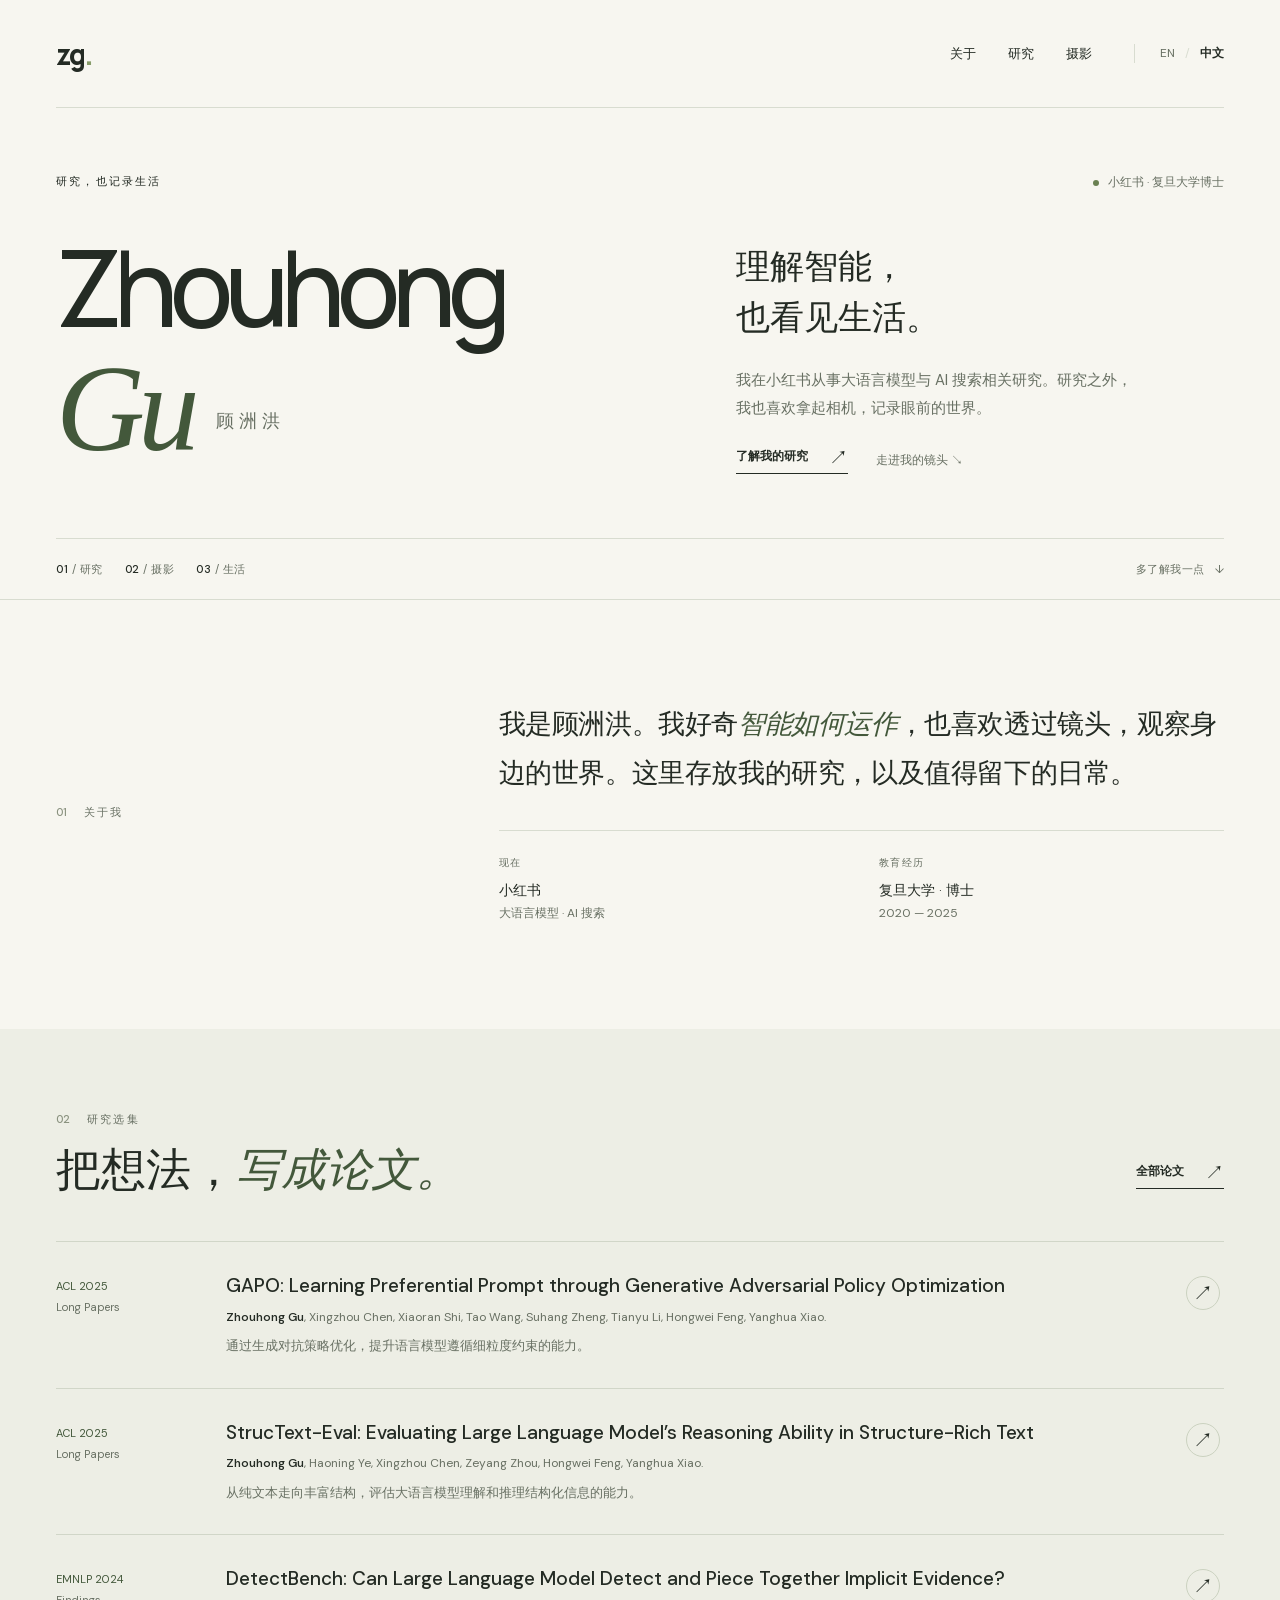
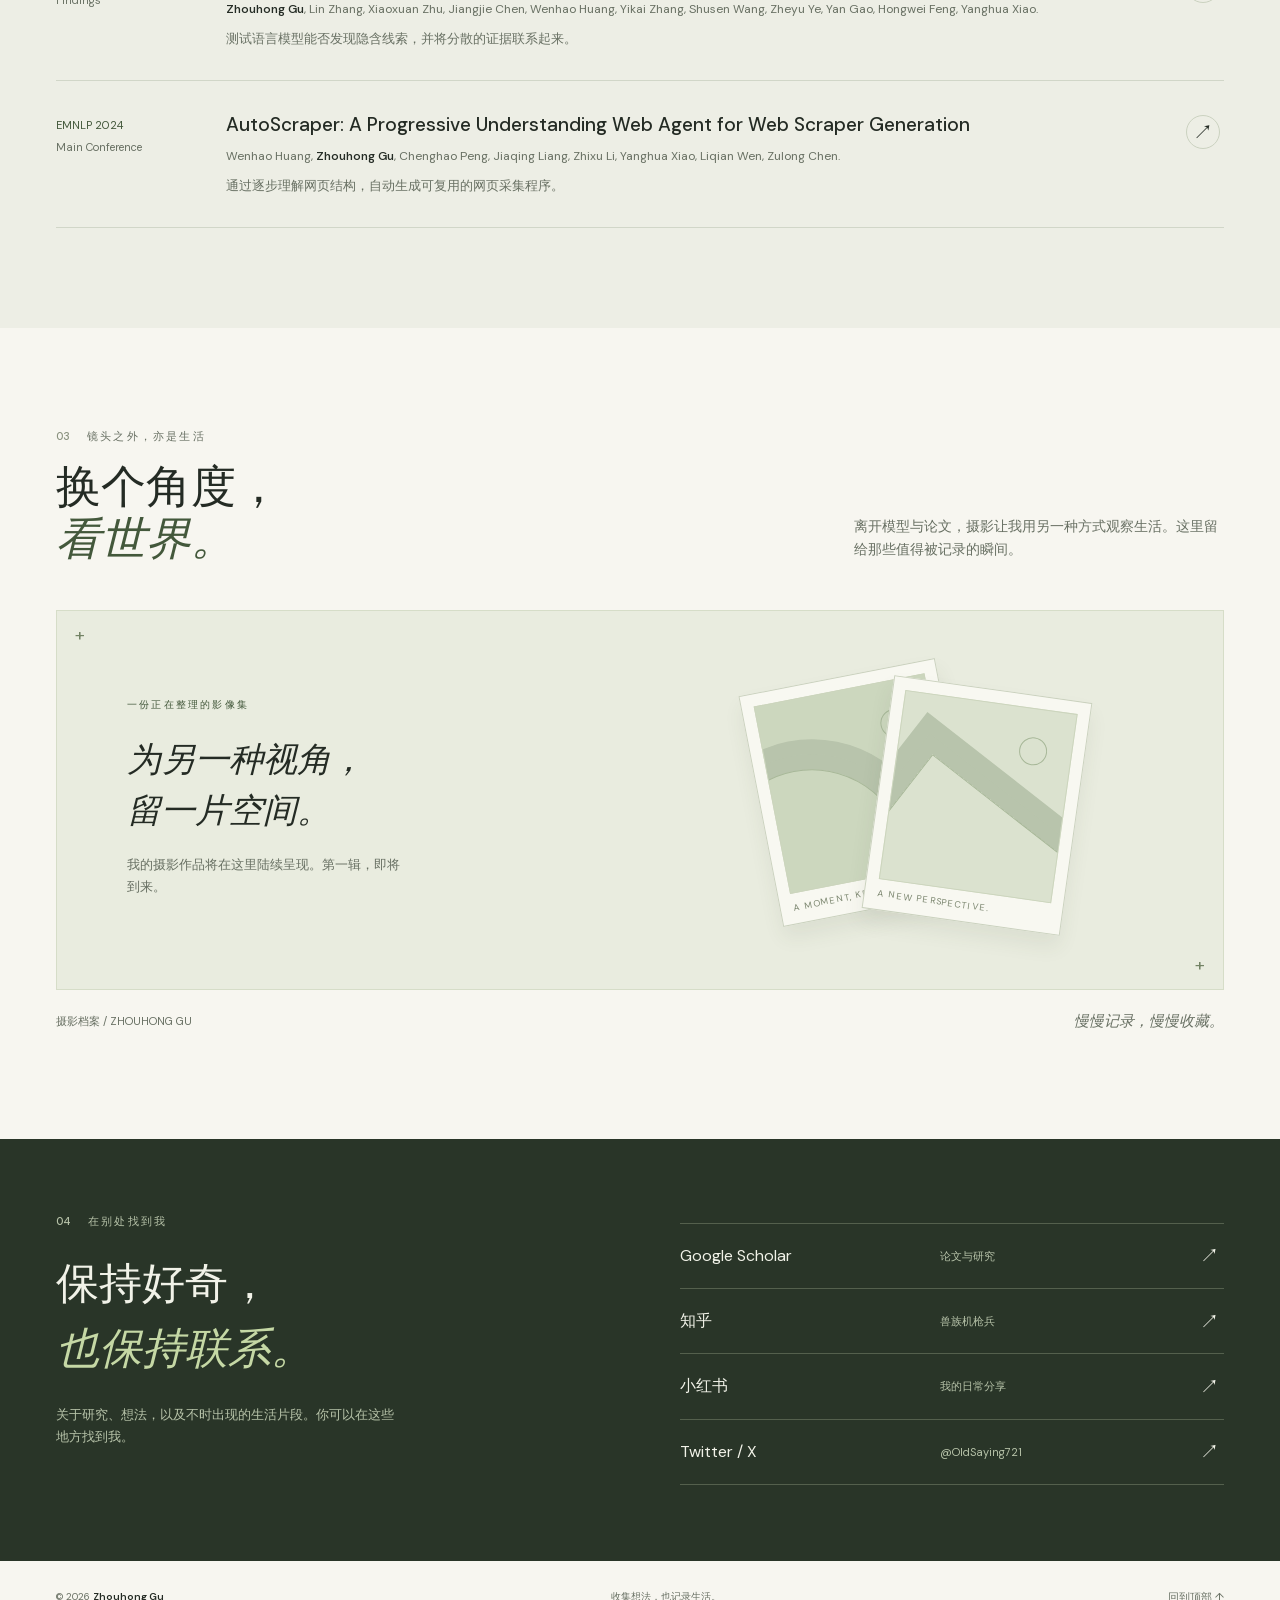
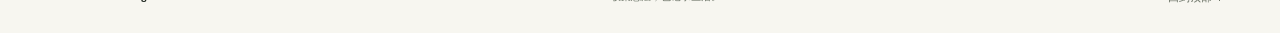
==== zh/index.html @ 83f5f766 "Build bilingual personal website with research and photography gallery" ====
<!doctype html>
<html lang="zh-CN">
<head>
  <meta charset="utf-8">
  <meta name="viewport" content="width=device-width, initial-scale=1">
  <title>顾洲洪 Zhouhong Gu — 研究与摄影</title>
  <meta name="description" content="顾洲洪 Zhouhong Gu，复旦大学博士，目前在小红书从事大语言模型与 AI 搜索相关研究。这里收录我的研究与摄影。">
  <meta name="theme-color" content="#f7f6f0">
  <meta property="og:type" content="website">
  <meta property="og:title" content="顾洲洪 Zhouhong Gu — 研究与摄影">
  <meta property="og:description" content="顾洲洪 Zhouhong Gu，复旦大学博士，目前在小红书从事大语言模型与 AI 搜索相关研究。这里收录我的研究与摄影。">
  <meta property="og:url" content="https://mikegu721.github.io/zhgu/zh/">
  <link rel="canonical" href="https://mikegu721.github.io/zhgu/zh/">
  <link rel="alternate" hreflang="en" href="https://mikegu721.github.io/zhgu/">
  <link rel="alternate" hreflang="zh-CN" href="https://mikegu721.github.io/zhgu/zh/">
  <link rel="alternate" hreflang="x-default" href="https://mikegu721.github.io/zhgu/">
  <link rel="icon" href="../assets/favicon.svg" type="image/svg+xml">
  <link rel="stylesheet" href="../assets/css/style.css">
  <script src="../assets/js/photos.js" defer></script>
  <script src="../assets/js/gallery.js" defer></script>
</head>
<body id="top" data-asset-prefix="../">
  <a class="skip-link" href="#main">跳至正文</a>
  <header class="site-header"><div class="wrap header-inner">
    <a class="wordmark" href="./" aria-label="顾洲洪主页">zg<span>.</span></a>
    <div class="header-right"><nav aria-label="主导航"><a href="#about">关于</a><a href="#research">研究</a><a href="#photography">摄影</a></nav><div class="language" aria-label="语言"><a href="../" lang="en" hreflang="en">EN</a><span aria-hidden="true">/</span><span aria-current="page">中文</span></div></div>
  </div></header>
  <main id="main">
    <section class="hero wrap" aria-labelledby="name">
      <div class="hero-topline"><p class="eyebrow">研究，也记录生活</p><p class="availability"><span class="dot" aria-hidden="true"></span>小红书 · 复旦大学博士</p></div>
      <div class="hero-grid">
        <h1 class="name" id="name" lang="en">Zhouhong <span class="surname">Gu<span class="native-name" lang="zh-CN">顾洲洪</span></span></h1>
        <div class="hero-copy"><h2>理解智能，<br>也看见生活。</h2><p>我在小红书从事大语言模型与 AI 搜索相关研究。研究之外，我也喜欢拿起相机，记录眼前的世界。</p><div class="hero-actions"><a class="text-link" href="#research">了解我的研究<span class="arrow" aria-hidden="true">↗</span></a><a href="#photography">走进我的镜头 <span aria-hidden="true">↘</span></a></div></div>
      </div>
      <div class="hero-bottom"><div class="index-line"><span><b>01</b> / 研究</span><span><b>02</b> / 摄影</span><span><b>03</b> / 生活</span></div><a href="#about">多了解我一点<span aria-hidden="true">↓</span></a></div>
    </section>
    <section class="about" id="about" aria-labelledby="about-title"><div class="wrap about-grid">
      <div class="section-label eyebrow" id="about-title"><span class="number">01</span>关于我</div>
      <div class="about-copy"><p>我是顾洲洪。我好奇<em>智能如何运作</em>，也喜欢透过镜头，观察身边的世界。这里存放我的研究，以及值得留下的日常。</p><div class="facts"><div><span class="fact-label">现在</span><div class="fact-value">小红书<small>大语言模型 · AI 搜索</small></div></div><div><span class="fact-label">教育经历</span><div class="fact-value">复旦大学 · 博士<small>2020 — 2025</small></div></div></div></div>
    </div></section>
    <section class="research" id="research" aria-labelledby="research-title"><div class="wrap">
      <div class="section-heading"><div><div class="section-label eyebrow"><span class="number">02</span>研究选集</div><h2 id="research-title">把想法，<em>写成论文。</em></h2></div><a class="text-link" href="https://scholar.google.com/citations?user=YCfdAqEAAAAJ&amp;hl=zh-CN" target="_blank" rel="noopener noreferrer">全部论文<span class="arrow" aria-hidden="true">↗</span></a></div>
      <div class="papers"><article class="paper"><div class="paper-venue">ACL 2025<span>Long Papers</span></div><div class="paper-main"><h3 class="paper-title"><a href="https://aclanthology.org/2025.acl-long.13/" target="_blank" rel="noopener noreferrer" lang="en">GAPO: Learning Preferential Prompt through Generative Adversarial Policy Optimization</a></h3><p class="paper-authors" lang="en"><strong>Zhouhong Gu</strong>, Xingzhou Chen, Xiaoran Shi, Tao Wang, Suhang Zheng, Tianyu Li, Hongwei Feng, Yanghua Xiao.</p><p class="paper-desc">通过生成对抗策略优化，提升语言模型遵循细粒度约束的能力。</p></div><a class="paper-link" href="https://aclanthology.org/2025.acl-long.13/" target="_blank" rel="noopener noreferrer" aria-label="阅读论文: GAPO: Learning Preferential Prompt through Generative Adversarial Policy Optimization">↗</a></article><article class="paper"><div class="paper-venue">ACL 2025<span>Long Papers</span></div><div class="paper-main"><h3 class="paper-title"><a href="https://aclanthology.org/2025.acl-long.11/" target="_blank" rel="noopener noreferrer" lang="en">StrucText-Eval: Evaluating Large Language Model’s Reasoning Ability in Structure-Rich Text</a></h3><p class="paper-authors" lang="en"><strong>Zhouhong Gu</strong>, Haoning Ye, Xingzhou Chen, Zeyang Zhou, Hongwei Feng, Yanghua Xiao.</p><p class="paper-desc">从纯文本走向丰富结构，评估大语言模型理解和推理结构化信息的能力。</p></div><a class="paper-link" href="https://aclanthology.org/2025.acl-long.11/" target="_blank" rel="noopener noreferrer" aria-label="阅读论文: StrucText-Eval: Evaluating Large Language Model’s Reasoning Ability in Structure-Rich Text">↗</a></article><article class="paper"><div class="paper-venue">EMNLP 2024<span>Findings</span></div><div class="paper-main"><h3 class="paper-title"><a href="https://aclanthology.org/2024.findings-emnlp.11/" target="_blank" rel="noopener noreferrer" lang="en">DetectBench: Can Large Language Model Detect and Piece Together Implicit Evidence?</a></h3><p class="paper-authors" lang="en"><strong>Zhouhong Gu</strong>, Lin Zhang, Xiaoxuan Zhu, Jiangjie Chen, Wenhao Huang, Yikai Zhang, Shusen Wang, Zheyu Ye, Yan Gao, Hongwei Feng, Yanghua Xiao.</p><p class="paper-desc">测试语言模型能否发现隐含线索，并将分散的证据联系起来。</p></div><a class="paper-link" href="https://aclanthology.org/2024.findings-emnlp.11/" target="_blank" rel="noopener noreferrer" aria-label="阅读论文: DetectBench: Can Large Language Model Detect and Piece Together Implicit Evidence?">↗</a></article><article class="paper"><div class="paper-venue">EMNLP 2024<span>Main Conference</span></div><div class="paper-main"><h3 class="paper-title"><a href="https://aclanthology.org/2024.emnlp-main.141/" target="_blank" rel="noopener noreferrer" lang="en">AutoScraper: A Progressive Understanding Web Agent for Web Scraper Generation</a></h3><p class="paper-authors" lang="en">Wenhao Huang, <strong>Zhouhong Gu</strong>, Chenghao Peng, Jiaqing Liang, Zhixu Li, Yanghua Xiao, Liqian Wen, Zulong Chen.</p><p class="paper-desc">通过逐步理解网页结构，自动生成可复用的网页采集程序。</p></div><a class="paper-link" href="https://aclanthology.org/2024.emnlp-main.141/" target="_blank" rel="noopener noreferrer" aria-label="阅读论文: AutoScraper: A Progressive Understanding Web Agent for Web Scraper Generation">↗</a></article></div>
    </div></section>
    <section class="photography wrap" id="photography" aria-labelledby="photography-title">
      <div class="photo-intro"><div class="section-heading"><div><div class="section-label eyebrow"><span class="number">03</span>镜头之外，亦是生活</div><h2 id="photography-title">换个角度，<br><em>看世界。</em></h2></div></div><p>离开模型与论文，摄影让我用另一种方式观察生活。这里留给那些值得被记录的瞬间。</p></div>
      <div class="gallery-empty" id="gallery-empty"><div class="empty-copy"><span class="eyebrow">一份正在整理的影像集</span><h3>为另一种视角，<br>留一片空间。</h3><p>我的摄影作品将在这里陆续呈现。第一辑，即将到来。</p></div><div class="contact-sheet" aria-hidden="true"><div class="print print-one"><div class="print-field"></div><span class="print-caption">A MOMENT, KEPT.</span></div><div class="print print-two"><div class="print-field"></div><span class="print-caption">A NEW PERSPECTIVE.</span></div></div></div>
      <p id="photo-count" hidden></p><div class="photo-grid" id="photo-grid" hidden></div>
      <noscript><p>照片浏览需要启用 JavaScript。论文与个人账号链接仍可正常访问。</p></noscript>
      <div class="gallery-note"><span>摄影档案 / ZHOUHONG GU</span><span>慢慢记录，慢慢收藏。</span></div>
    </section>
    <section class="elsewhere" id="elsewhere" aria-labelledby="elsewhere-title"><div class="wrap elsewhere-grid"><div><div class="section-label eyebrow"><span class="number">04</span>在别处找到我</div><h2 id="elsewhere-title">保持好奇，<br><em>也保持联系。</em></h2><p>关于研究、想法，以及不时出现的生活片段。你可以在这些地方找到我。</p></div><div class="social-list"><a class="social-link" href="https://scholar.google.com/citations?user=YCfdAqEAAAAJ&amp;hl=zh-CN" target="_blank" rel="noopener noreferrer"><span>Google Scholar</span><span class="social-handle">论文与研究</span><span class="arrow" aria-hidden="true">↗</span></a><a class="social-link" href="https://www.zhihu.com/people/shou-zu-ji-qiang-bing" target="_blank" rel="noopener noreferrer"><span>知乎</span><span class="social-handle">兽族机枪兵</span><span class="arrow" aria-hidden="true">↗</span></a><a class="social-link" href="https://www.xiaohongshu.com/user/profile/5ce645800000000005027396" target="_blank" rel="noopener noreferrer"><span>小红书</span><span class="social-handle">我的日常分享</span><span class="arrow" aria-hidden="true">↗</span></a><a class="social-link" href="https://x.com/OldSaying721" target="_blank" rel="noopener noreferrer"><span>Twitter / X</span><span class="social-handle">@OldSaying721</span><span class="arrow" aria-hidden="true">↗</span></a></div></div></section>
  </main>
  <footer class="site-footer wrap"><span>© 2026 <span class="footer-name">Zhouhong Gu</span></span><span>收集想法，也记录生活。</span><a class="footer-back" href="#top">回到顶部 ↑</a></footer>
</body>
</html>
---- assets/css/style.css ----
@font-face {
  font-family: 'DM Sans';
  font-style: normal;
  font-weight: 400 700;
  font-display: swap;
  src: url('../fonts/dm-sans-400-700.woff2') format('woff2');
  unicode-range: U+0000-00FF, U+0131, U+0152-0153, U+02BB-02BC, U+02C6, U+02DA, U+02DC, U+0304, U+0308, U+0329, U+2000-206F, U+20AC, U+2122, U+2191, U+2193, U+2212, U+2215, U+FEFF, U+FFFD;
}
@font-face {
  font-family: 'Manrope';
  font-style: normal;
  font-weight: 400 800;
  font-display: swap;
  src: url('../fonts/manrope-400-800.woff2') format('woff2');
  unicode-range: U+0000-00FF, U+0131, U+0152-0153, U+02BB-02BC, U+02C6, U+02DA, U+02DC, U+0304, U+0308, U+0329, U+2000-206F, U+20AC, U+2122, U+2191, U+2193, U+2212, U+2215, U+FEFF, U+FFFD;
}

:root{--paper:#f7f6f0;--ink:#242b24;--muted:#687063;--line:#d8dcd0;--green:#43583b;--lime:#d9e5b2;--serif:Georgia,'Times New Roman','Songti SC',serif;--sans:'DM Sans',-apple-system,BlinkMacSystemFont,'Segoe UI','PingFang SC',sans-serif}
*{box-sizing:border-box}html{scroll-behavior:smooth;scroll-padding-top:100px}body{margin:0;background:var(--paper);color:var(--ink);font:16px/1.65 var(--sans);-webkit-font-smoothing:antialiased}a{color:inherit;text-decoration:none}button{font:inherit}a,button{-webkit-tap-highlight-color:transparent}a:focus-visible,button:focus-visible{outline:2px solid var(--green);outline-offset:6px}::selection{background:var(--lime)}[hidden]{display:none!important}.wrap{width:min(1280px,calc(100% - 112px));margin-inline:auto}.skip-link{position:absolute;top:-100px;left:24px;background:var(--ink);color:white;padding:12px;z-index:20}.skip-link:focus{top:16px}.site-header{position:relative;z-index:5}.header-inner{height:108px;display:flex;align-items:center;justify-content:space-between;border-bottom:1px solid var(--line);gap:28px}.wordmark{font-family:'Manrope',var(--sans);font-weight:800;letter-spacing:-2px;font-size:28px;line-height:1}.wordmark span{color:#879c6a}.header-right,nav,.language{display:flex;align-items:center}.header-right{gap:42px}nav{gap:32px;font-size:13px;font-weight:550}nav a{position:relative;padding:10px 0}nav a:after{content:'';position:absolute;bottom:4px;left:0;right:100%;height:1px;background:var(--green);transition:right .2s}nav a:hover:after{right:0}.language{font-size:12px;gap:10px;border-left:1px solid var(--line);padding-left:25px}.language [aria-current]{font-weight:700}.language a{color:var(--muted)}.language span[aria-hidden]{color:var(--line)}.eyebrow{font:500 11px/1.5 var(--sans);letter-spacing:2.2px;text-transform:uppercase}.hero{padding-top:65px;padding-bottom:0}.hero-topline{display:flex;justify-content:space-between;gap:25px}.hero-topline p{margin:0}.availability{display:flex;align-items:center;gap:9px;color:var(--muted);font-size:12px}.dot{height:6px;width:6px;border-radius:50%;background:#6a8051;display:inline-block}.hero-grid{display:grid;grid-template-columns:1.25fr 1fr;gap:70px;align-items:center;padding-top:38px;padding-bottom:64px}.name{font-family:'Manrope',var(--sans);font-size:clamp(70px,8.3vw,128px);font-weight:500;line-height:1.06;letter-spacing:-8px;margin:0}.name .surname{display:block;font-family:var(--serif);font-style:italic;font-size:1.16em;color:var(--green);letter-spacing:-7px;line-height:1.05}.name .native-name{font-family:var(--sans);font-size:18px;letter-spacing:5px;font-weight:400;display:inline-block;vertical-align:middle;margin-left:23px;font-style:normal;color:var(--muted)}.hero-copy{padding-top:10px;max-width:420px}.hero-copy h2{font:400 clamp(29px,3vw,43px)/1.2 var(--serif);letter-spacing:-1px;margin:0 0 24px}.hero-copy p{color:var(--muted);font-size:15px;line-height:1.85;margin:0 0 25px;max-width:400px}.text-link{font-size:12px;font-weight:600;display:inline-flex;align-items:center;gap:21px;border-bottom:1px solid currentColor;padding-bottom:6px;transition:gap .2s}.text-link:hover{gap:29px}.arrow{font-size:19px;line-height:1;font-weight:400}.hero-actions{display:flex;align-items:center;gap:28px}.hero-actions a:last-child{color:var(--muted);font-size:12px}.hero-bottom{border-top:1px solid var(--line);padding:21px 0;display:flex;justify-content:space-between;color:var(--muted);font-size:11px;letter-spacing:.5px}.hero-bottom a{display:flex;gap:10px}.index-line{display:flex;gap:22px}.index-line b{font-weight:500;color:var(--ink)}.about{padding:100px 0 105px;border-top:1px solid var(--line)}.section-label{display:flex;gap:17px;align-items:center;color:var(--muted)}.section-label .number{font-size:11px;letter-spacing:0;color:#8a927f}.about-grid{display:grid;grid-template-columns:1fr 2fr;gap:80px}.about-copy>p{font:400 clamp(25px,2.6vw,34px)/1.55 var(--serif);letter-spacing:-.4px;margin:0 0 33px;max-width:800px}.about-copy em{color:var(--green);font-style:italic}.facts{display:grid;grid-template-columns:1fr 1fr;border-top:1px solid var(--line);gap:35px;padding-top:24px}.fact-label{display:block;color:var(--muted);font-size:10px;text-transform:uppercase;letter-spacing:1.5px;margin-bottom:7px}.fact-value{font-size:14px}.fact-value small{display:block;color:var(--muted);font-size:12px;margin-top:2px}.research{padding:82px 0 100px;background:#edeee5}.section-heading{display:flex;align-items:flex-end;justify-content:space-between;gap:30px;margin-bottom:44px}.section-heading h2{font-family:var(--serif);font-weight:400;letter-spacing:-1.7px;font-size:clamp(40px,4.5vw,60px);line-height:1.15;margin:18px 0 0}.section-heading h2 em{color:var(--green);font-weight:400}.section-heading>.text-link{flex-shrink:0;margin-bottom:8px}.paper{display:grid;grid-template-columns:135px 1fr 38px;gap:35px;border-top:1px solid #d1d6c8;padding:30px 0}.paper:last-child{border-bottom:1px solid #d1d6c8}.paper-venue{font-size:11px;color:var(--green);padding-top:5px}.paper-venue span{display:block;color:var(--muted);margin-top:3px}.paper-title{font-size:19px;line-height:1.45;font-weight:500;margin:0 0 8px;max-width:820px}.paper-title a:hover{text-decoration:underline;text-decoration-thickness:1px;text-underline-offset:5px}.paper-authors{color:var(--muted);font-size:12px;margin:0 0 8px}.paper-authors strong{color:var(--ink);font-weight:550}.paper-desc{font-size:13px;color:var(--muted);margin:0;line-height:1.7}.paper-link{align-self:start;border:1px solid #cbd2c0;border-radius:50%;width:34px;height:34px;display:grid;place-items:center;margin-top:4px;font-size:20px;transition:background .2s}.paper-link:hover{background:var(--lime)}.photography{padding:100px 0 105px}.photo-intro{display:grid;grid-template-columns:1fr 1fr;gap:45px;align-items:end;margin-bottom:44px}.photo-intro .section-heading{margin:0}.photo-intro>p{color:var(--muted);font-size:14px;max-width:370px;justify-self:end;margin:0 0 5px}.gallery-empty{position:relative;min-height:380px;background:#e9ecdf;border:1px solid #d6ddc8;display:grid;grid-template-columns:1fr 1fr;align-items:center;gap:60px;padding:55px 70px;overflow:hidden}.gallery-empty:before,.gallery-empty:after{content:'+';position:absolute;font-size:18px;font-weight:300;color:#738365;line-height:1}.gallery-empty:before{top:15px;left:18px}.gallery-empty:after{right:18px;bottom:15px}.empty-copy .eyebrow{font-size:10px;color:var(--green)}.empty-copy h3{font:italic 400 43px/1.15 var(--serif);letter-spacing:-1.3px;margin:18px 0}.empty-copy p{color:var(--muted);font-size:13px;max-width:280px}.contact-sheet{height:260px;position:relative;max-width:330px;width:100%;justify-self:center;isolation:isolate}.print{position:absolute;background:#f8f8f1;border:1px solid #cbd2bf;box-shadow:0 12px 20px #3d493014;padding:12px 12px 30px;width:200px;height:235px}.print-one{left:12px;top:5px;transform:rotate(-11deg);z-index:1}.print-two{right:0;top:18px;transform:rotate(8deg);z-index:2}.print-field{height:100%;position:relative;overflow:hidden;border:1px solid #ccd5bd;background:#dbe2cf}.print-one .print-field{background:#ccd7be}.print-field:before{content:'';position:absolute;width:190px;height:190px;border:1px solid #a8b899;border-radius:50%;top:70px;left:-70px;box-shadow:0 0 0 14px #0000,0 0 0 15px #b8c4ac,0 0 0 29px #0000,0 0 0 30px #b8c4ac}.print-two .print-field:before{width:250px;height:250px;left:-45px;top:105px;border-radius:0;transform:rotate(30deg)}.print-field:after{content:'';position:absolute;right:24px;top:28px;width:26px;height:26px;border:1px solid #a8b899;border-radius:50%}.print-caption{font:9px/1 var(--sans);letter-spacing:1.2px;position:absolute;bottom:11px;left:13px;color:#7a856e}.gallery-note{display:flex;align-items:center;justify-content:space-between;gap:25px;margin-top:19px;color:var(--muted);font-size:11px}.gallery-note span:last-child{font-family:var(--serif);font-style:italic;font-size:15px}.photo-grid{display:grid;grid-template-columns:repeat(3,minmax(0,1fr));gap:35px 24px}.photo-card{border:0;background:none;padding:0;cursor:pointer;text-align:left;color:var(--ink);align-self:start}.photo-card-image{width:100%;height:auto;max-height:520px;object-fit:cover;display:block;transition:filter .2s}.photo-card:hover .photo-card-image{filter:brightness(.92)}.photo-card-caption{display:block;margin-top:14px}.photo-card-title{display:block;font-size:15px}.photo-card-meta{font-size:11px;color:var(--muted)}#photo-count{font-size:12px;color:var(--muted)}.photo-dialog{width:min(1100px,94vw);max-height:95dvh;border:1px solid #5b6350;padding:0;background:#1e241e;color:var(--paper)}.photo-dialog::backdrop{background:#101610e8;backdrop-filter:blur(6px)}.photo-dialog-shell{padding:45px 25px 16px}.photo-dialog-close{position:absolute;right:15px;top:5px;color:var(--paper);border:0;background:none;font-size:24px;cursor:pointer}.photo-dialog-figure{margin:0}.photo-dialog-image{display:block;max-width:100%;width:auto;max-height:68dvh;object-fit:contain;margin:auto}.photo-dialog-caption{margin-top:18px;text-align:center}.photo-dialog-title{font-size:16px;font-weight:500;margin:0}.photo-dialog-meta{font-size:12px;margin:4px 0;color:#c6cebf}.photo-dialog-controls{display:flex;align-items:center;justify-content:center;gap:35px}.photo-dialog-controls button{border:1px solid #5c6852;padding:6px 13px;color:var(--paper);background:none;cursor:pointer}.photo-dialog-counter{font-size:12px}.photo-dialog button:focus-visible{outline-color:var(--lime)}.elsewhere{background:#293528;color:#f1f2e8;padding:74px 0 76px}.elsewhere .section-label{color:#b7c3a9}.elsewhere .number{color:#b7c3a9}.elsewhere-grid{display:grid;grid-template-columns:1fr 1fr;gap:80px}.elsewhere h2{font:400 clamp(38px,4.6vw,62px)/1.15 var(--serif);letter-spacing:-1.5px;margin:23px 0}.elsewhere h2 em{color:#c5d8a5}.elsewhere p{font-size:13px;color:#b7c3a9;max-width:340px}.social-list{padding-top:10px}.social-link{display:grid;grid-template-columns:1fr 1fr 24px;gap:20px;align-items:center;padding:19px 0;border-bottom:1px solid #54604d}.social-link:first-child{border-top:1px solid #54604d}.social-link>span:first-child{font-size:16px}.social-handle{font-size:11px;color:#b7c3a9}.social-link .arrow{transition:transform .2s}.social-link:hover .arrow{transform:translate(3px,-3px)}.site-footer{display:flex;justify-content:space-between;gap:25px;align-items:center;padding:27px 0;font-size:10px;color:var(--muted)}.footer-name{font-weight:600;color:var(--ink)}.footer-back{font-size:11px}html[lang=zh-CN] .hero-copy h2{font-family:var(--sans);font-size:34px;line-height:1.5;letter-spacing:0}html[lang=zh-CN] .about-copy>p{font-size:27px;line-height:1.8}html[lang=zh-CN] .section-heading h2{font-size:45px;letter-spacing:0}html[lang=zh-CN] .empty-copy h3{font-size:34px;line-height:1.5;letter-spacing:0}html[lang=zh-CN] .elsewhere h2{font-size:43px;line-height:1.5;letter-spacing:0}
@media(min-width:1600px){.hero-grid{padding-block:60px 85px}.hero{padding-top:80px}}
@media(max-width:1050px){.wrap{width:calc(100% - 72px)}.header-right{gap:25px}nav{gap:22px}.hero-grid{gap:40px}.name{letter-spacing:-5px}.name .native-name{font-size:14px;margin-left:12px;letter-spacing:3px}.hero-copy h2{font-size:32px}.about-grid{gap:45px;grid-template-columns:1fr 2.4fr}.gallery-empty{padding:40px;gap:35px}.elsewhere-grid{gap:45px}.social-link{grid-template-columns:1fr 1fr 15px;gap:12px}.print{width:165px;height:210px}.contact-sheet{height:240px;max-width:280px}}
@media(max-width:760px){html{scroll-padding-top:30px}.wrap{width:calc(100% - 40px)}.header-inner{height:auto;min-height:88px;gap:14px;flex-wrap:wrap;padding:23px 0 18px}.wordmark{font-size:26px}.header-right{gap:16px}nav{gap:17px;font-size:11px}.language{padding-left:16px;gap:7px;font-size:11px}.hero{padding-top:35px}.hero-topline .eyebrow{font-size:9px;letter-spacing:1.5px}.availability{font-size:10px}.hero-grid{grid-template-columns:1fr;gap:32px;padding-top:34px;padding-bottom:40px}.name{font-size:clamp(72px,14vw,108px);letter-spacing:-5px}.name .surname{display:inline;line-height:1.15;letter-spacing:-5px}.name .native-name{display:block;font-size:13px;letter-spacing:4px;margin:13px 0 0}.hero-copy{max-width:100%;padding:0}.hero-copy h2{font-size:34px;max-width:410px;margin-bottom:18px}.hero-copy p{max-width:480px;font-size:14px;margin-bottom:20px}.hero-bottom{font-size:10px;gap:12px}.index-line{gap:12px}.about{padding:62px 0}.about-grid{grid-template-columns:1fr;gap:26px}.about-copy>p{font-size:27px}.research{padding:60px 0 65px}.section-heading{align-items:start;gap:24px;margin-bottom:30px}.section-heading h2{font-size:43px}.section-heading>.text-link{font-size:10px;gap:10px;align-self:flex-end;white-space:nowrap}.paper{grid-template-columns:1fr 30px;gap:8px 15px;padding:24px 0}.paper-venue{grid-column:1;display:flex;gap:8px;padding:0;margin-bottom:7px}.paper-venue span{margin:0}.paper-main{grid-column:1;grid-row:2}.paper-link{grid-column:2;grid-row:2;width:29px;height:29px}.paper-title{font-size:17px}.paper-desc{font-size:12px}.paper-authors{font-size:11px}.photography{padding:65px 0}.photo-intro{grid-template-columns:1fr;gap:22px;margin-bottom:30px}.photo-intro>p{justify-self:start;font-size:13px;max-width:440px}.gallery-empty{grid-template-columns:1fr;padding:40px 30px;gap:18px}.contact-sheet{width:250px;height:250px;order:1}.empty-copy{order:2;text-align:center}.empty-copy h3{font-size:37px;margin:13px 0}.empty-copy p{margin:12px auto}.gallery-note{font-size:10px}.gallery-note span:last-child{font-size:13px}.photo-grid{grid-template-columns:repeat(2,minmax(0,1fr));gap:25px 15px}.photo-card-title{font-size:13px}.elsewhere{padding:57px 0}.elsewhere-grid{grid-template-columns:1fr;gap:25px}.elsewhere h2{font-size:48px;margin:20px 0}.elsewhere p{max-width:100%}.social-link{grid-template-columns:1fr 1fr 20px}.social-handle{font-size:12px}.site-footer{flex-wrap:wrap;font-size:10px;gap:10px}.footer-back{margin-left:auto}html[lang=zh-CN] .hero-copy h2{font-size:29px}html[lang=zh-CN] .about-copy>p{font-size:24px}html[lang=zh-CN] .section-heading h2{font-size:35px}html[lang=zh-CN] .elsewhere h2{font-size:36px}}
@media(max-width:420px){.header-inner{align-items:center}.header-right{gap:13px}nav{gap:13px}nav a[href='#about']{display:none}.language{padding-left:12px}.name{font-size:71px}.hero-topline{gap:12px}.availability{font-size:9px}.hero-bottom .index-line span:last-child{display:none}.facts{gap:20px}.fact-value{font-size:13px}.section-heading{flex-direction:column;gap:18px}.section-heading>.text-link{align-self:flex-start}.gallery-note{align-items:start}.gallery-note span:last-child{max-width:110px;text-align:right}.photo-grid{grid-template-columns:1fr}.social-link{grid-template-columns:1fr 1.1fr 15px}.social-handle{font-size:10px}.site-footer>span:nth-child(2){display:none}}
@media(prefers-reduced-motion:reduce){html{scroll-behavior:auto}*,*:before,*:after{transition:none!important;animation:none!important}}
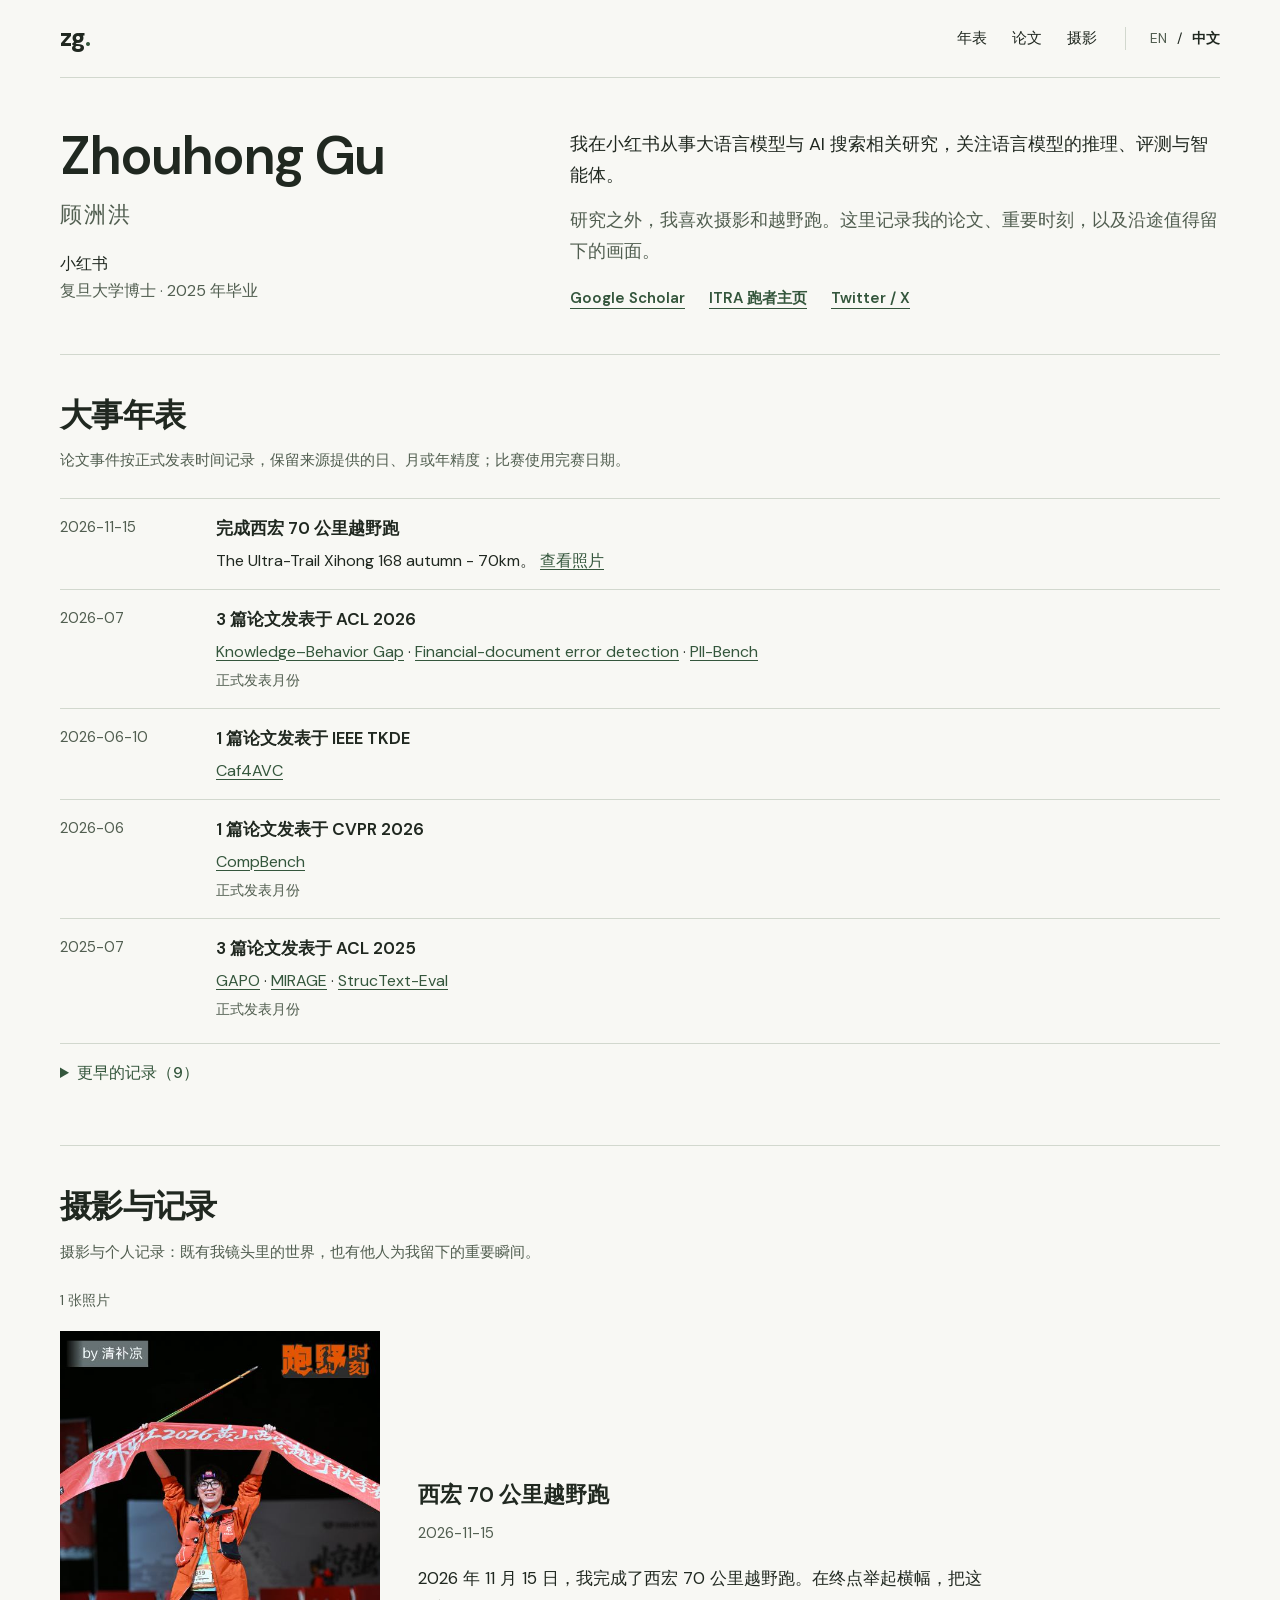
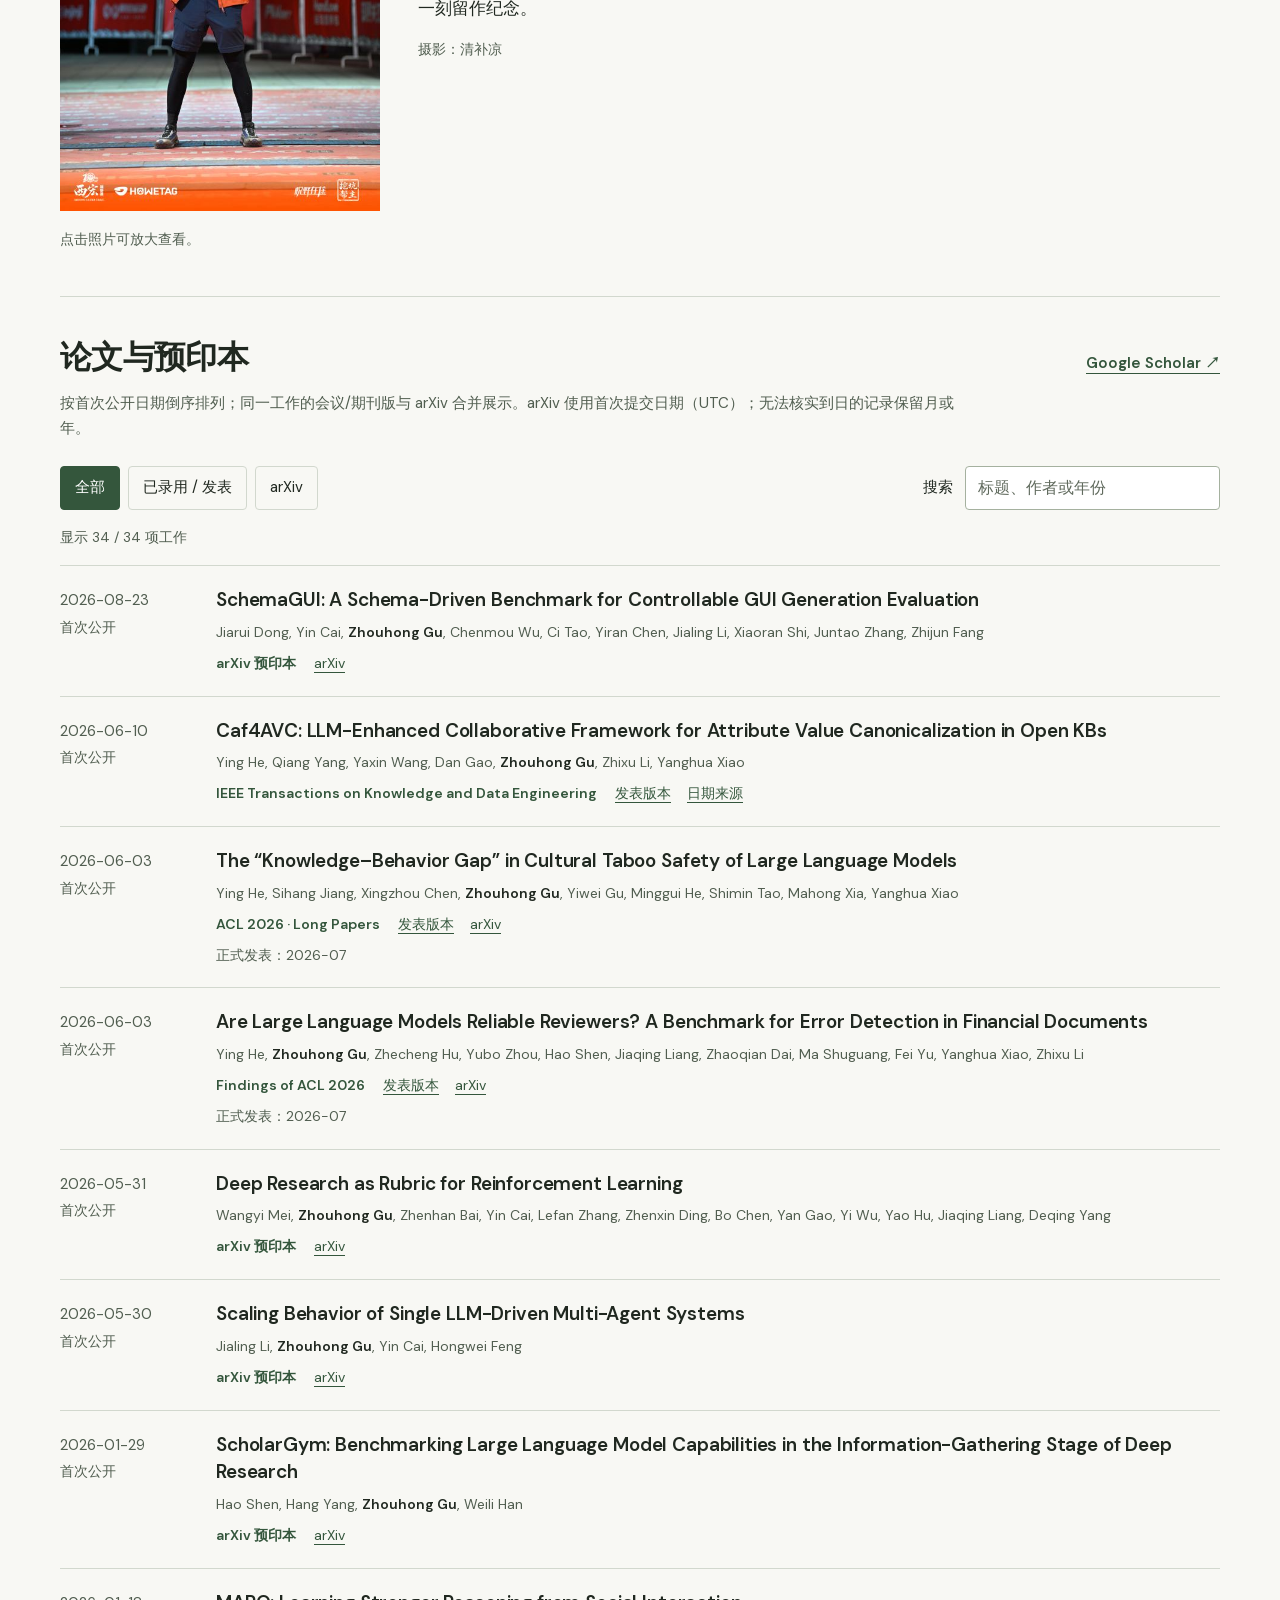
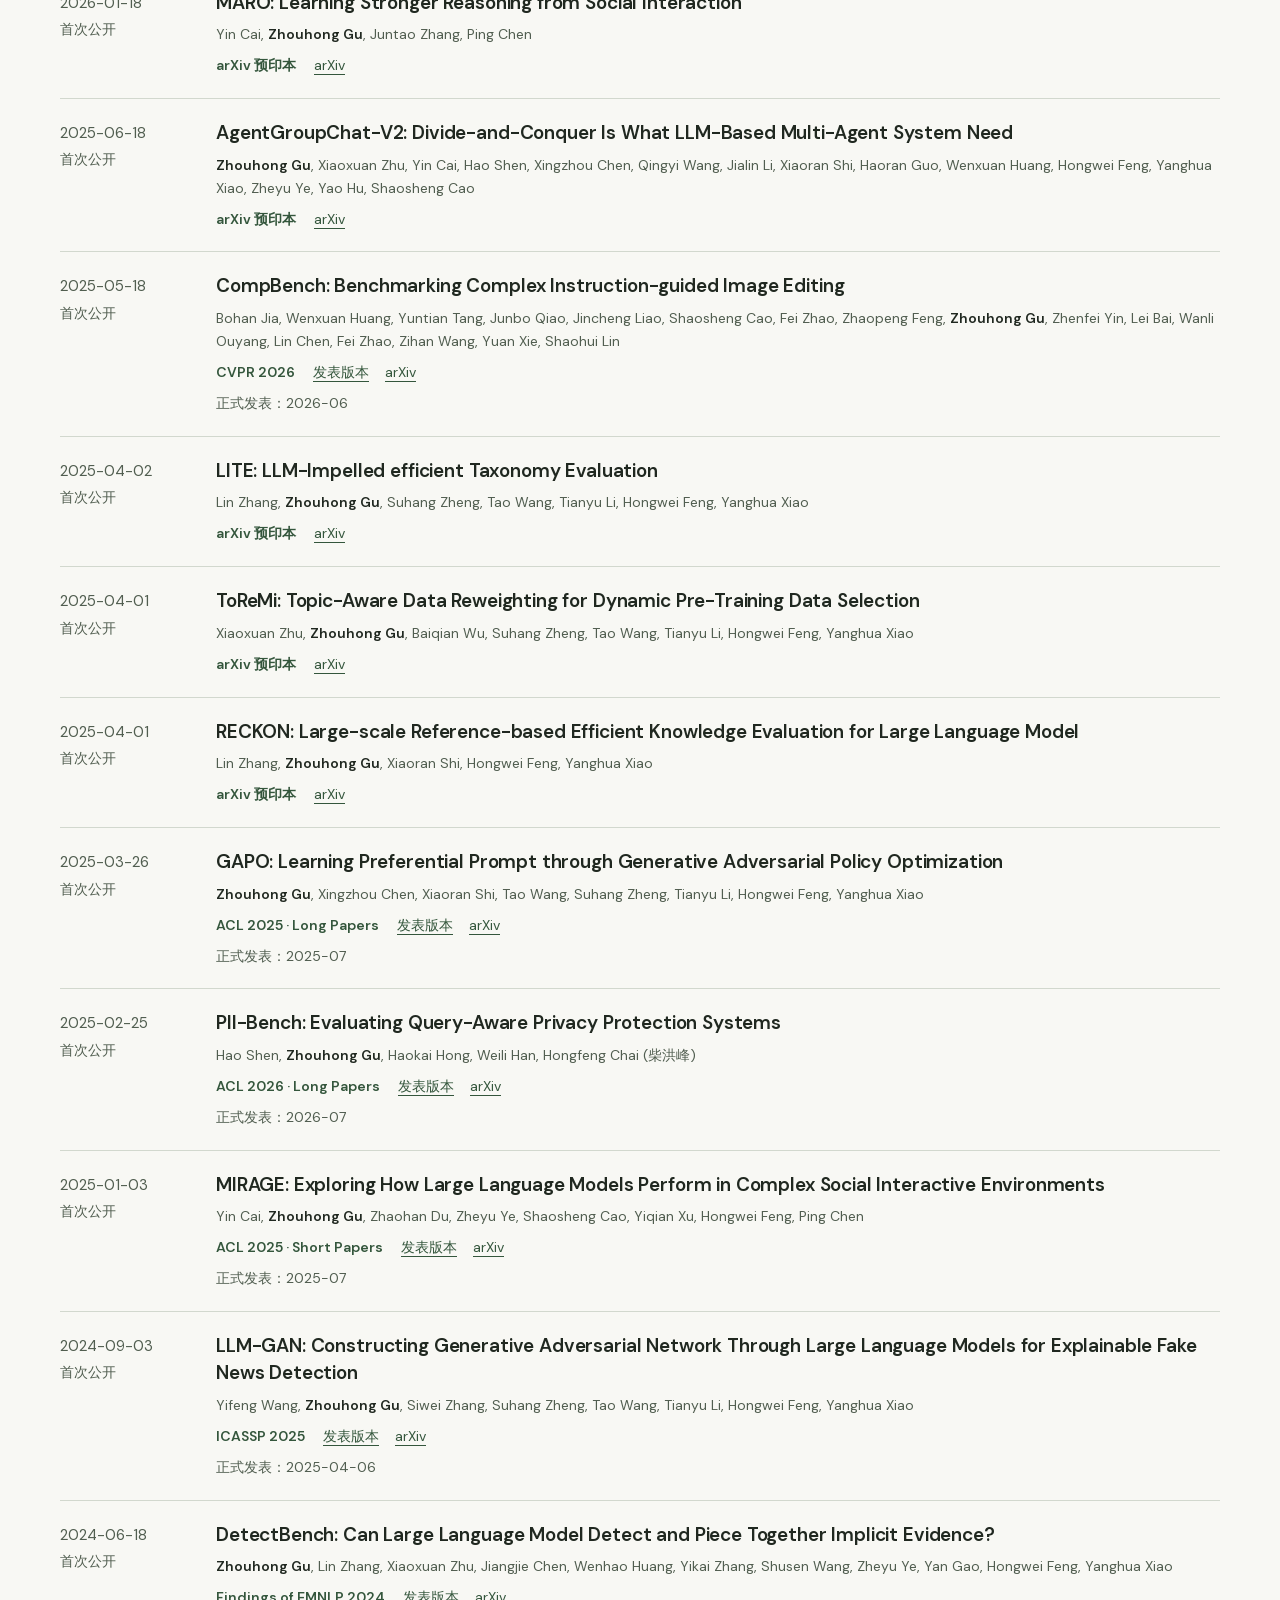
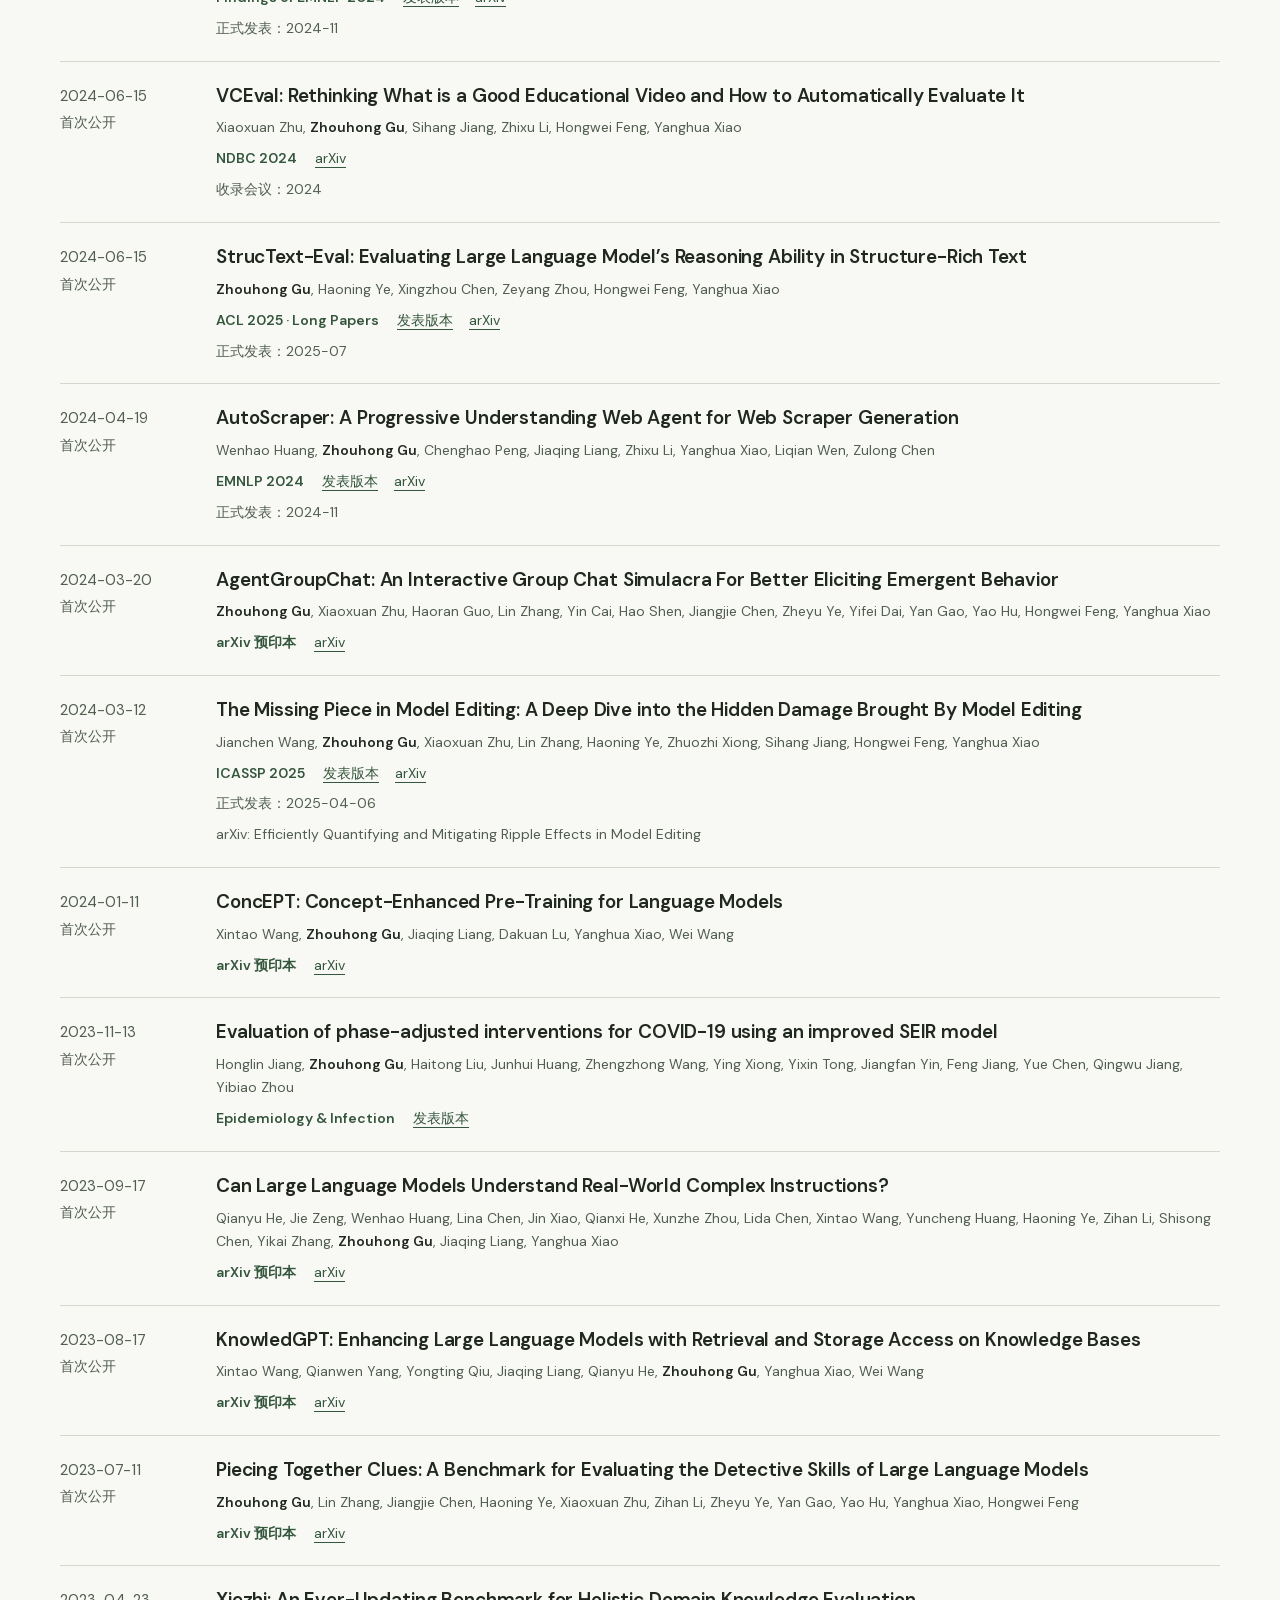
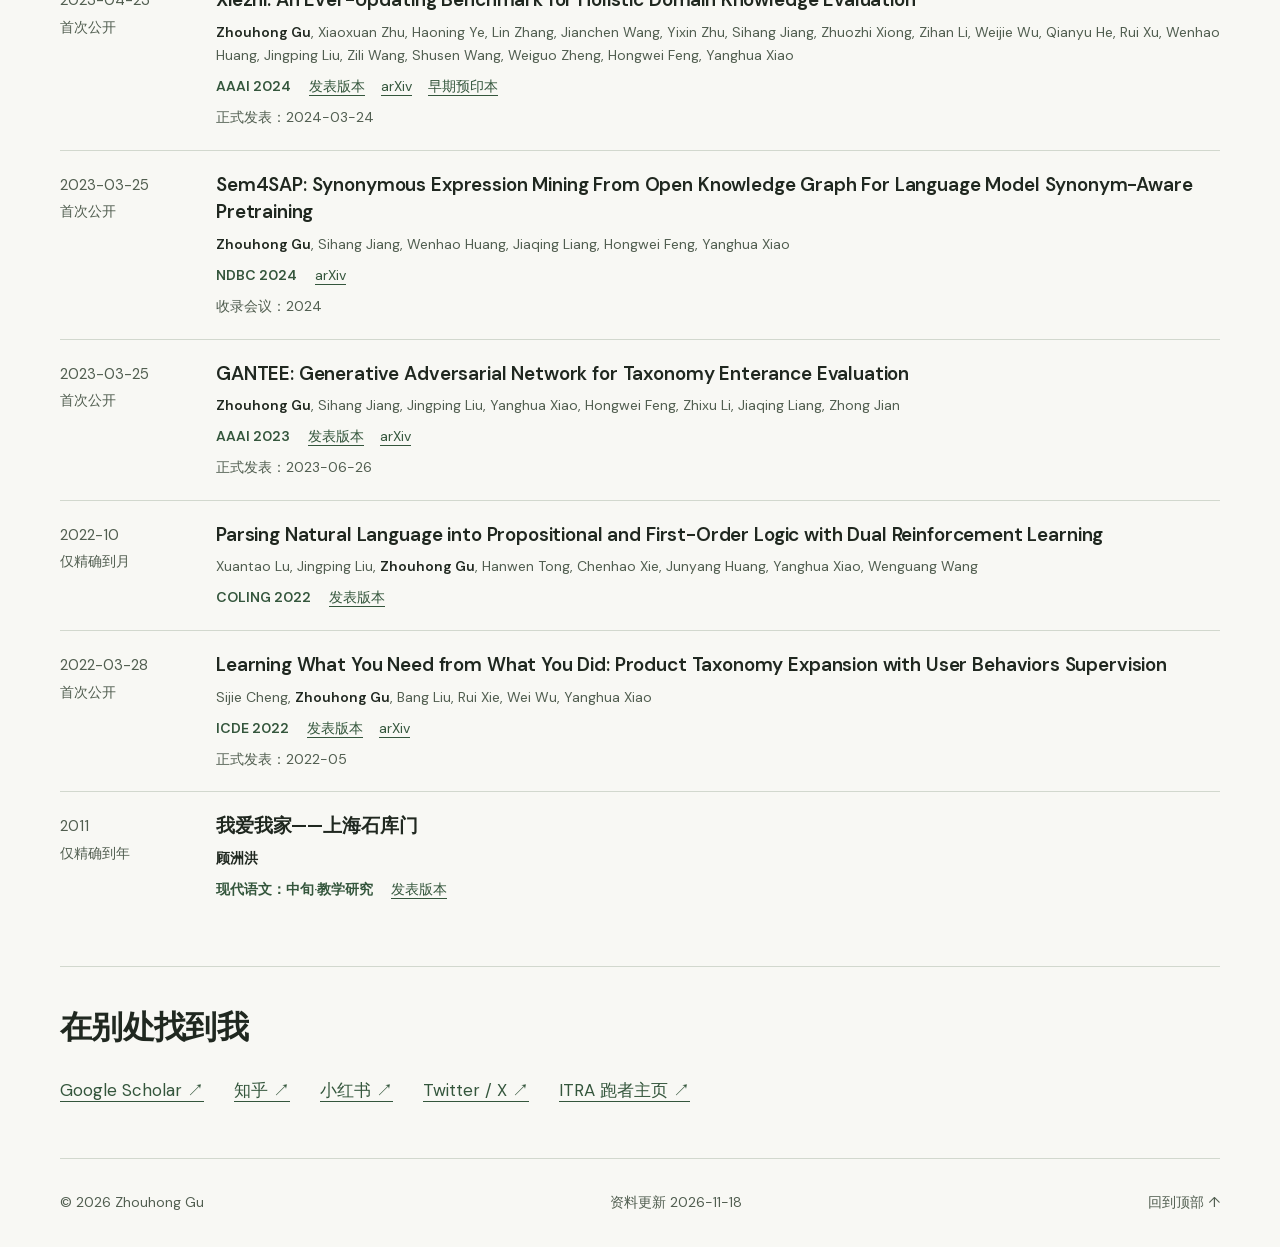
==== commit 1591a901: "Improve readability and add complete publications, milestones, and trail race photo" ====
--- a/zh/index.html
+++ b/zh/index.html
@@ -3,12 +3,12 @@
 <head>
   <meta charset="utf-8">
   <meta name="viewport" content="width=device-width, initial-scale=1">
-  <title>顾洲洪 Zhouhong Gu — 研究与摄影</title>
-  <meta name="description" content="顾洲洪 Zhouhong Gu，复旦大学博士，目前在小红书从事大语言模型与 AI 搜索相关研究。这里收录我的研究与摄影。">
-  <meta name="theme-color" content="#f7f6f0">
+  <title>顾洲洪 Zhouhong Gu — 研究、摄影与越野跑</title>
+  <meta name="description" content="顾洲洪，复旦大学博士，在小红书从事大语言模型与 AI 搜索研究。论文、发表里程碑、摄影与越野跑。">
+  <meta name="theme-color" content="#f8f8f4">
   <meta property="og:type" content="website">
-  <meta property="og:title" content="顾洲洪 Zhouhong Gu — 研究与摄影">
-  <meta property="og:description" content="顾洲洪 Zhouhong Gu，复旦大学博士，目前在小红书从事大语言模型与 AI 搜索相关研究。这里收录我的研究与摄影。">
+  <meta property="og:title" content="顾洲洪 Zhouhong Gu — 研究、摄影与越野跑">
+  <meta property="og:description" content="顾洲洪，复旦大学博士，在小红书从事大语言模型与 AI 搜索研究。论文、发表里程碑、摄影与越野跑。">
   <meta property="og:url" content="https://mikegu721.github.io/zhgu/zh/">
   <link rel="canonical" href="https://mikegu721.github.io/zhgu/zh/">
   <link rel="alternate" hreflang="en" href="https://mikegu721.github.io/zhgu/">
@@ -18,39 +18,155 @@
   <link rel="stylesheet" href="../assets/css/style.css">
   <script src="../assets/js/photos.js" defer></script>
   <script src="../assets/js/gallery.js" defer></script>
+  <script src="../assets/js/publications.js" defer></script>
 </head>
 <body id="top" data-asset-prefix="../">
-  <a class="skip-link" href="#main">跳至正文</a>
-  <header class="site-header"><div class="wrap header-inner">
-    <a class="wordmark" href="./" aria-label="顾洲洪主页">zg<span>.</span></a>
-    <div class="header-right"><nav aria-label="主导航"><a href="#about">关于</a><a href="#research">研究</a><a href="#photography">摄影</a></nav><div class="language" aria-label="语言"><a href="../" lang="en" hreflang="en">EN</a><span aria-hidden="true">/</span><span aria-current="page">中文</span></div></div>
-  </div></header>
-  <main id="main">
-    <section class="hero wrap" aria-labelledby="name">
-      <div class="hero-topline"><p class="eyebrow">研究，也记录生活</p><p class="availability"><span class="dot" aria-hidden="true"></span>小红书 · 复旦大学博士</p></div>
-      <div class="hero-grid">
-        <h1 class="name" id="name" lang="en">Zhouhong <span class="surname">Gu<span class="native-name" lang="zh-CN">顾洲洪</span></span></h1>
-        <div class="hero-copy"><h2>理解智能，<br>也看见生活。</h2><p>我在小红书从事大语言模型与 AI 搜索相关研究。研究之外，我也喜欢拿起相机，记录眼前的世界。</p><div class="hero-actions"><a class="text-link" href="#research">了解我的研究<span class="arrow" aria-hidden="true">↗</span></a><a href="#photography">走进我的镜头 <span aria-hidden="true">↘</span></a></div></div>
-      </div>
-      <div class="hero-bottom"><div class="index-line"><span><b>01</b> / 研究</span><span><b>02</b> / 摄影</span><span><b>03</b> / 生活</span></div><a href="#about">多了解我一点<span aria-hidden="true">↓</span></a></div>
-    </section>
-    <section class="about" id="about" aria-labelledby="about-title"><div class="wrap about-grid">
-      <div class="section-label eyebrow" id="about-title"><span class="number">01</span>关于我</div>
-      <div class="about-copy"><p>我是顾洲洪。我好奇<em>智能如何运作</em>，也喜欢透过镜头，观察身边的世界。这里存放我的研究，以及值得留下的日常。</p><div class="facts"><div><span class="fact-label">现在</span><div class="fact-value">小红书<small>大语言模型 · AI 搜索</small></div></div><div><span class="fact-label">教育经历</span><div class="fact-value">复旦大学 · 博士<small>2020 — 2025</small></div></div></div></div>
-    </div></section>
-    <section class="research" id="research" aria-labelledby="research-title"><div class="wrap">
-      <div class="section-heading"><div><div class="section-label eyebrow"><span class="number">02</span>研究选集</div><h2 id="research-title">把想法，<em>写成论文。</em></h2></div><a class="text-link" href="https://scholar.google.com/citations?user=YCfdAqEAAAAJ&amp;hl=zh-CN" target="_blank" rel="noopener noreferrer">全部论文<span class="arrow" aria-hidden="true">↗</span></a></div>
-      <div class="papers"><article class="paper"><div class="paper-venue">ACL 2025<span>Long Papers</span></div><div class="paper-main"><h3 class="paper-title"><a href="https://aclanthology.org/2025.acl-long.13/" target="_blank" rel="noopener noreferrer" lang="en">GAPO: Learning Preferential Prompt through Generative Adversarial Policy Optimization</a></h3><p class="paper-authors" lang="en"><strong>Zhouhong Gu</strong>, Xingzhou Chen, Xiaoran Shi, Tao Wang, Suhang Zheng, Tianyu Li, Hongwei Feng, Yanghua Xiao.</p><p class="paper-desc">通过生成对抗策略优化，提升语言模型遵循细粒度约束的能力。</p></div><a class="paper-link" href="https://aclanthology.org/2025.acl-long.13/" target="_blank" rel="noopener noreferrer" aria-label="阅读论文: GAPO: Learning Preferential Prompt through Generative Adversarial Policy Optimization">↗</a></article><article class="paper"><div class="paper-venue">ACL 2025<span>Long Papers</span></div><div class="paper-main"><h3 class="paper-title"><a href="https://aclanthology.org/2025.acl-long.11/" target="_blank" rel="noopener noreferrer" lang="en">StrucText-Eval: Evaluating Large Language Model’s Reasoning Ability in Structure-Rich Text</a></h3><p class="paper-authors" lang="en"><strong>Zhouhong Gu</strong>, Haoning Ye, Xingzhou Chen, Zeyang Zhou, Hongwei Feng, Yanghua Xiao.</p><p class="paper-desc">从纯文本走向丰富结构，评估大语言模型理解和推理结构化信息的能力。</p></div><a class="paper-link" href="https://aclanthology.org/2025.acl-long.11/" target="_blank" rel="noopener noreferrer" aria-label="阅读论文: StrucText-Eval: Evaluating Large Language Model’s Reasoning Ability in Structure-Rich Text">↗</a></article><article class="paper"><div class="paper-venue">EMNLP 2024<span>Findings</span></div><div class="paper-main"><h3 class="paper-title"><a href="https://aclanthology.org/2024.findings-emnlp.11/" target="_blank" rel="noopener noreferrer" lang="en">DetectBench: Can Large Language Model Detect and Piece Together Implicit Evidence?</a></h3><p class="paper-authors" lang="en"><strong>Zhouhong Gu</strong>, Lin Zhang, Xiaoxuan Zhu, Jiangjie Chen, Wenhao Huang, Yikai Zhang, Shusen Wang, Zheyu Ye, Yan Gao, Hongwei Feng, Yanghua Xiao.</p><p class="paper-desc">测试语言模型能否发现隐含线索，并将分散的证据联系起来。</p></div><a class="paper-link" href="https://aclanthology.org/2024.findings-emnlp.11/" target="_blank" rel="noopener noreferrer" aria-label="阅读论文: DetectBench: Can Large Language Model Detect and Piece Together Implicit Evidence?">↗</a></article><article class="paper"><div class="paper-venue">EMNLP 2024<span>Main Conference</span></div><div class="paper-main"><h3 class="paper-title"><a href="https://aclanthology.org/2024.emnlp-main.141/" target="_blank" rel="noopener noreferrer" lang="en">AutoScraper: A Progressive Understanding Web Agent for Web Scraper Generation</a></h3><p class="paper-authors" lang="en">Wenhao Huang, <strong>Zhouhong Gu</strong>, Chenghao Peng, Jiaqing Liang, Zhixu Li, Yanghua Xiao, Liqian Wen, Zulong Chen.</p><p class="paper-desc">通过逐步理解网页结构，自动生成可复用的网页采集程序。</p></div><a class="paper-link" href="https://aclanthology.org/2024.emnlp-main.141/" target="_blank" rel="noopener noreferrer" aria-label="阅读论文: AutoScraper: A Progressive Understanding Web Agent for Web Scraper Generation">↗</a></article></div>
-    </div></section>
-    <section class="photography wrap" id="photography" aria-labelledby="photography-title">
-      <div class="photo-intro"><div class="section-heading"><div><div class="section-label eyebrow"><span class="number">03</span>镜头之外，亦是生活</div><h2 id="photography-title">换个角度，<br><em>看世界。</em></h2></div></div><p>离开模型与论文，摄影让我用另一种方式观察生活。这里留给那些值得被记录的瞬间。</p></div>
-      <div class="gallery-empty" id="gallery-empty"><div class="empty-copy"><span class="eyebrow">一份正在整理的影像集</span><h3>为另一种视角，<br>留一片空间。</h3><p>我的摄影作品将在这里陆续呈现。第一辑，即将到来。</p></div><div class="contact-sheet" aria-hidden="true"><div class="print print-one"><div class="print-field"></div><span class="print-caption">A MOMENT, KEPT.</span></div><div class="print print-two"><div class="print-field"></div><span class="print-caption">A NEW PERSPECTIVE.</span></div></div></div>
-      <p id="photo-count" hidden></p><div class="photo-grid" id="photo-grid" hidden></div>
-      <noscript><p>照片浏览需要启用 JavaScript。论文与个人账号链接仍可正常访问。</p></noscript>
-      <div class="gallery-note"><span>摄影档案 / ZHOUHONG GU</span><span>慢慢记录，慢慢收藏。</span></div>
-    </section>
-    <section class="elsewhere" id="elsewhere" aria-labelledby="elsewhere-title"><div class="wrap elsewhere-grid"><div><div class="section-label eyebrow"><span class="number">04</span>在别处找到我</div><h2 id="elsewhere-title">保持好奇，<br><em>也保持联系。</em></h2><p>关于研究、想法，以及不时出现的生活片段。你可以在这些地方找到我。</p></div><div class="social-list"><a class="social-link" href="https://scholar.google.com/citations?user=YCfdAqEAAAAJ&amp;hl=zh-CN" target="_blank" rel="noopener noreferrer"><span>Google Scholar</span><span class="social-handle">论文与研究</span><span class="arrow" aria-hidden="true">↗</span></a><a class="social-link" href="https://www.zhihu.com/people/shou-zu-ji-qiang-bing" target="_blank" rel="noopener noreferrer"><span>知乎</span><span class="social-handle">兽族机枪兵</span><span class="arrow" aria-hidden="true">↗</span></a><a class="social-link" href="https://www.xiaohongshu.com/user/profile/5ce645800000000005027396" target="_blank" rel="noopener noreferrer"><span>小红书</span><span class="social-handle">我的日常分享</span><span class="arrow" aria-hidden="true">↗</span></a><a class="social-link" href="https://x.com/OldSaying721" target="_blank" rel="noopener noreferrer"><span>Twitter / X</span><span class="social-handle">@OldSaying721</span><span class="arrow" aria-hidden="true">↗</span></a></div></div></section>
-  </main>
-  <footer class="site-footer wrap"><span>© 2026 <span class="footer-name">Zhouhong Gu</span></span><span>收集想法，也记录生活。</span><a class="footer-back" href="#top">回到顶部 ↑</a></footer>
+<a class="skip-link" href="#main">跳至正文</a>
+<header><div class="wrap header-inner"><a class="wordmark" href="./" aria-label="顾洲洪主页">zg<span>.</span></a><div class="header-right"><nav aria-label="主导航"><a href="#timeline">年表</a><a href="#research">论文</a><a href="#photography">摄影</a></nav><div class="language" aria-label="语言"><a href="../" lang="en" hreflang="en">EN</a><span aria-hidden="true">/</span><span aria-current="page">中文</span></div></div></div></header>
+<main id="main" class="wrap">
+<section class="hero" aria-labelledby="name"><div><h1 id="name" lang="en">Zhouhong Gu</h1><p class="native-name" lang="zh-CN">顾洲洪</p><p class="affiliation">小红书<span>复旦大学博士 · 2025 年毕业</span></p></div><div class="hero-copy"><p>我在小红书从事大语言模型与 AI 搜索相关研究，关注语言模型的推理、评测与智能体。</p><p>研究之外，我喜欢摄影和越野跑。这里记录我的论文、重要时刻，以及沿途值得留下的画面。</p><div class="inline-links"><a class="" href="https://scholar.google.com/citations?user=YCfdAqEAAAAJ&amp;hl=en" target="_blank" rel="noopener noreferrer">Google Scholar</a> <a class="" href="https://itra.run/RunnerSpace/gu.zhouhong.7066773" target="_blank" rel="noopener noreferrer">ITRA 跑者主页</a> <a class="" href="https://x.com/OldSaying721" target="_blank" rel="noopener noreferrer">Twitter / X</a></div></div></section>
+<section class="section" id="timeline" aria-labelledby="timeline-title"><div class="section-heading"><h2 id="timeline-title">大事年表</h2></div><p class="section-note">论文事件按正式发表时间记录，保留来源提供的日、月或年精度；比赛使用完赛日期。</p><ul class="timeline-list"><li class="timeline-item"><div class="timeline-date"><time datetime="2026-11-15">2026-11-15</time></div><div><h3 class="timeline-title">完成西宏 70 公里越野跑</h3><p class="timeline-copy">The Ultra-Trail Xihong 168 autumn - 70km。 <a href="#photography">查看照片</a></p></div></li><li class="timeline-item"><div class="timeline-date"><time datetime="2026-07">2026-07</time></div><div><h3 class="timeline-title">3 篇论文发表于 ACL 2026</h3><p class="timeline-copy"><a href="#paper-2608-12341">Knowledge–Behavior Gap</a> · <a href="#paper-2608-12342">Financial-document error detection</a> · <a href="#paper-2502-18545">PII-Bench</a></p><p class=timeline-kind>正式发表月份</p></div></li><li class="timeline-item"><div class="timeline-date"><time datetime="2026-06-10">2026-06-10</time></div><div><h3 class="timeline-title">1 篇论文发表于 IEEE TKDE</h3><p class="timeline-copy"><a href="#paper-10-1109-tkde-2026-3702048">Caf4AVC</a></p></div></li><li class="timeline-item"><div class="timeline-date"><time datetime="2026-06">2026-06</time></div><div><h3 class="timeline-title">1 篇论文发表于 CVPR 2026</h3><p class="timeline-copy"><a href="#paper-2505-12200">CompBench</a></p><p class=timeline-kind>正式发表月份</p></div></li><li class="timeline-item"><div class="timeline-date"><time datetime="2025-07">2025-07</time></div><div><h3 class="timeline-title">3 篇论文发表于 ACL 2025</h3><p class="timeline-copy"><a href="#paper-2503-20194">GAPO</a> · <a href="#paper-2501-01652">MIRAGE</a> · <a href="#paper-2406-10621">StrucText-Eval</a></p><p class=timeline-kind>正式发表月份</p></div></li></ul><details class="timeline-older"><summary>更早的记录（9）</summary><ul class="timeline-list"><li class="timeline-item"><div class="timeline-date"><time datetime="2025-04-06">2025-04-06</time></div><div><h3 class="timeline-title">2 篇论文发表于 ICASSP 2025</h3><p class="timeline-copy"><a href="#paper-2409-01787">LLM-GAN</a> · <a href="#paper-2403-07825">The Missing Piece in Model Editing</a></p></div></li><li class="timeline-item"><div class="timeline-date"><time datetime="2024-11">2024-11</time></div><div><h3 class="timeline-title">2 篇论文发表于 EMNLP 2024</h3><p class="timeline-copy"><a href="#paper-2406-12641">DetectBench</a> · <a href="#paper-2404-12753">AutoScraper</a></p><p class=timeline-kind>正式发表月份</p></div></li><li class="timeline-item"><div class="timeline-date"><time datetime="2024-03-24">2024-03-24</time></div><div><h3 class="timeline-title">1 篇论文发表于 AAAI 2024</h3><p class="timeline-copy"><a href="#paper-2306-05783">Xiezhi</a></p></div></li><li class="timeline-item"><div class="timeline-date"><time datetime="2024">2024</time></div><div><h3 class="timeline-title">2 篇论文入选 NDBC 2024</h3><p class="timeline-copy"><a href="#paper-2407-12005">VCEval</a> · <a href="#paper-2303-14425">Sem4SAP</a></p><p class=timeline-kind>发表／会议年份</p></div></li><li class="timeline-item"><div class="timeline-date"><time datetime="2023-11-13">2023-11-13</time></div><div><h3 class="timeline-title">1 篇论文发表于 Epidemiology &amp; Infection</h3><p class="timeline-copy"><a href="#paper-10-1017-S0950268823001796">COVID-19 intervention modeling</a></p></div></li><li class="timeline-item"><div class="timeline-date"><time datetime="2023-06-26">2023-06-26</time></div><div><h3 class="timeline-title">1 篇论文发表于 AAAI 2023</h3><p class="timeline-copy"><a href="#paper-2303-14480">GANTEE</a></p></div></li><li class="timeline-item"><div class="timeline-date"><time datetime="2022-10">2022-10</time></div><div><h3 class="timeline-title">1 篇论文发表于 COLING 2022</h3><p class="timeline-copy"><a href="#paper-2022-coling-1-481">Natural language to logic</a></p><p class=timeline-kind>正式发表月份</p></div></li><li class="timeline-item"><div class="timeline-date"><time datetime="2022-05">2022-05</time></div><div><h3 class="timeline-title">1 篇论文发表于 ICDE 2022</h3><p class="timeline-copy"><a href="#paper-2203-14921">Learning What You Need from What You Did</a></p><p class=timeline-kind>正式发表月份</p></div></li><li class="timeline-item"><div class="timeline-date"><time datetime="2011">2011</time></div><div><h3 class="timeline-title">文章发表于《现代语文》</h3><p class="timeline-copy"><a href="#paper-shikumen-2011">我爱我家——上海石库门</a></p><p class=timeline-kind>发表／会议年份</p></div></li></ul></details></section>
+<section class="section photography" id="photography" aria-labelledby="photography-title"><div class="section-heading"><h2 id="photography-title">摄影与记录</h2></div><p class="section-note">摄影与个人记录：既有我镜头里的世界，也有他人为我留下的重要瞬间。</p><div id="gallery-empty" class="gallery-empty" hidden>更多照片陆续整理中。</div><p id="photo-count" hidden></p><div class="photo-grid" id="photo-grid" hidden></div><noscript><figure class="photo-fallback"><img src="../assets/photos/xihong-70km-2026-11-15.jpg" width="533" height="800" alt="顾洲洪在西宏70公里越野跑终点举起横幅" style="max-width:100%;height:auto"><figcaption>2026-11-15 · The Ultra-Trail Xihong 168 autumn - 70km · 摄影：清补凉</figcaption></figure></noscript><p class="photo-hint">点击照片可放大查看。</p></section>
+<section class="section" id="research" aria-labelledby="research-title"><div class="section-heading"><h2 id="research-title">论文与预印本</h2><a class="text-link" href="https://scholar.google.com/citations?user=YCfdAqEAAAAJ&amp;hl=en" target="_blank" rel="noopener noreferrer">Google Scholar ↗</a></div><p class="section-note">按首次公开日期倒序排列；同一工作的会议/期刊版与 arXiv 合并展示。arXiv 使用首次提交日期（UTC）；无法核实到日的记录保留月或年。</p>
+<div class="publication-tools" hidden><div class="filters" role="group" aria-label="按类型筛选"><button type="button" class="filter-button" data-publication-filter="all" aria-pressed="true">全部</button><button type="button" class="filter-button" data-publication-filter="published" aria-pressed="false">已录用 / 发表</button><button type="button" class="filter-button" data-publication-filter="arxiv" aria-pressed="false">arXiv</button></div><label class="search-wrap" for="publication-search">搜索<input type="search" id="publication-search" placeholder="标题、作者或年份" autocomplete="off"></label></div>
+<p class="publication-count" id="publication-count" role="status" aria-live="polite">34 项工作</p><div id="publication-list"><article class="paper" id="paper-2608-22390" data-published="false" data-arxiv="true" data-aliases="">
+  <div class="paper-date"><time datetime="2026-08-23">2026-08-23</time><span>首次公开</span></div>
+  <div class="paper-main"><h3 class="paper-title" lang="en"><a class="" href="https://arxiv.org/abs/2608.22390" target="_blank" rel="noopener noreferrer">SchemaGUI: A Schema-Driven Benchmark for Controllable GUI Generation Evaluation</a></h3><p class="paper-authors">Jiarui Dong, Yin Cai, <strong>Zhouhong Gu</strong>, Chenmou Wu, Ci Tao, Yiran Chen, Jialing Li, Xiaoran Shi, Juntao Zhang, Zhijun Fang</p><div class="paper-meta"><span class="paper-venue">arXiv 预印本</span><div class="paper-links"><a class="" href="https://arxiv.org/abs/2608.22390" target="_blank" rel="noopener noreferrer">arXiv</a></div></div></div>
+</article>
+<article class="paper" id="paper-10-1109-tkde-2026-3702048" data-published="true" data-arxiv="false" data-aliases="">
+  <div class="paper-date"><time datetime="2026-06-10">2026-06-10</time><span>首次公开</span></div>
+  <div class="paper-main"><h3 class="paper-title" lang="en"><a class="" href="https://ieeexplore.ieee.org/document/11557203/" target="_blank" rel="noopener noreferrer">Caf4AVC: LLM-Enhanced Collaborative Framework for Attribute Value Canonicalization in Open KBs</a></h3><p class="paper-authors">Ying He, Qiang Yang, Yaxin Wang, Dan Gao, <strong>Zhouhong Gu</strong>, Zhixu Li, Yanghua Xiao</p><div class="paper-meta"><span class="paper-venue">IEEE Transactions on Knowledge and Data Engineering</span><div class="paper-links"><a class="" href="https://ieeexplore.ieee.org/document/11557203/" target="_blank" rel="noopener noreferrer">发表版本</a> <a class="" href="https://www.eol.cn/jiangsu/jsgd/202610/t20261010_2780797.shtml" target="_blank" rel="noopener noreferrer">日期来源</a></div></div></div>
+</article>
+<article class="paper" id="paper-2608-12341" data-published="true" data-arxiv="true" data-aliases="The &quot;Knowledge-Behavior Gap&quot; in Cultural Taboo Safety of Large Language Models">
+  <div class="paper-date"><time datetime="2026-06-03">2026-06-03</time><span>首次公开</span></div>
+  <div class="paper-main"><h3 class="paper-title" lang="en"><a class="" href="https://aclanthology.org/2026.acl-long.1424/" target="_blank" rel="noopener noreferrer">The “Knowledge–Behavior Gap” in Cultural Taboo Safety of Large Language Models</a></h3><p class="paper-authors">Ying He, Sihang Jiang, Xingzhou Chen, <strong>Zhouhong Gu</strong>, Yiwei Gu, Minggui He, Shimin Tao, Mahong Xia, Yanghua Xiao</p><div class="paper-meta"><span class="paper-venue">ACL 2026 · Long Papers</span><div class="paper-links"><a class="" href="https://aclanthology.org/2026.acl-long.1424/" target="_blank" rel="noopener noreferrer">发表版本</a> <a class="" href="https://arxiv.org/abs/2608.12341" target="_blank" rel="noopener noreferrer">arXiv</a></div></div><p class="paper-extra">正式发表：2026-07</p></div>
+</article>
+<article class="paper" id="paper-2608-12342" data-published="true" data-arxiv="true" data-aliases="">
+  <div class="paper-date"><time datetime="2026-06-03">2026-06-03</time><span>首次公开</span></div>
+  <div class="paper-main"><h3 class="paper-title" lang="en"><a class="" href="https://aclanthology.org/2026.findings-acl.1481/" target="_blank" rel="noopener noreferrer">Are Large Language Models Reliable Reviewers? A Benchmark for Error Detection in Financial Documents</a></h3><p class="paper-authors">Ying He, <strong>Zhouhong Gu</strong>, Zhecheng Hu, Yubo Zhou, Hao Shen, Jiaqing Liang, Zhaoqian Dai, Ma Shuguang, Fei Yu, Yanghua Xiao, Zhixu Li</p><div class="paper-meta"><span class="paper-venue">Findings of ACL 2026</span><div class="paper-links"><a class="" href="https://aclanthology.org/2026.findings-acl.1481/" target="_blank" rel="noopener noreferrer">发表版本</a> <a class="" href="https://arxiv.org/abs/2608.12342" target="_blank" rel="noopener noreferrer">arXiv</a></div></div><p class="paper-extra">正式发表：2026-07</p></div>
+</article>
+<article class="paper" id="paper-2606-01091" data-published="false" data-arxiv="true" data-aliases="">
+  <div class="paper-date"><time datetime="2026-05-31">2026-05-31</time><span>首次公开</span></div>
+  <div class="paper-main"><h3 class="paper-title" lang="en"><a class="" href="https://arxiv.org/abs/2606.01091" target="_blank" rel="noopener noreferrer">Deep Research as Rubric for Reinforcement Learning</a></h3><p class="paper-authors">Wangyi Mei, <strong>Zhouhong Gu</strong>, Zhenhan Bai, Yin Cai, Lefan Zhang, Zhenxin Ding, Bo Chen, Yan Gao, Yi Wu, Yao Hu, Jiaqing Liang, Deqing Yang</p><div class="paper-meta"><span class="paper-venue">arXiv 预印本</span><div class="paper-links"><a class="" href="https://arxiv.org/abs/2606.01091" target="_blank" rel="noopener noreferrer">arXiv</a></div></div></div>
+</article>
+<article class="paper" id="paper-2606-00655" data-published="false" data-arxiv="true" data-aliases="">
+  <div class="paper-date"><time datetime="2026-05-30">2026-05-30</time><span>首次公开</span></div>
+  <div class="paper-main"><h3 class="paper-title" lang="en"><a class="" href="https://arxiv.org/abs/2606.00655" target="_blank" rel="noopener noreferrer">Scaling Behavior of Single LLM-Driven Multi-Agent Systems</a></h3><p class="paper-authors">Jialing Li, <strong>Zhouhong Gu</strong>, Yin Cai, Hongwei Feng</p><div class="paper-meta"><span class="paper-venue">arXiv 预印本</span><div class="paper-links"><a class="" href="https://arxiv.org/abs/2606.00655" target="_blank" rel="noopener noreferrer">arXiv</a></div></div></div>
+</article>
+<article class="paper" id="paper-2601-21654" data-published="false" data-arxiv="true" data-aliases="ScholarGym: Benchmarking Deep Research Workflows on Academic Literature Retrieval">
+  <div class="paper-date"><time datetime="2026-01-29">2026-01-29</time><span>首次公开</span></div>
+  <div class="paper-main"><h3 class="paper-title" lang="en"><a class="" href="https://arxiv.org/abs/2601.21654" target="_blank" rel="noopener noreferrer">ScholarGym: Benchmarking Large Language Model Capabilities in the Information-Gathering Stage of Deep Research</a></h3><p class="paper-authors">Hao Shen, Hang Yang, <strong>Zhouhong Gu</strong>, Weili Han</p><div class="paper-meta"><span class="paper-venue">arXiv 预印本</span><div class="paper-links"><a class="" href="https://arxiv.org/abs/2601.21654" target="_blank" rel="noopener noreferrer">arXiv</a></div></div></div>
+</article>
+<article class="paper" id="paper-2601-12323" data-published="false" data-arxiv="true" data-aliases="">
+  <div class="paper-date"><time datetime="2026-01-18">2026-01-18</time><span>首次公开</span></div>
+  <div class="paper-main"><h3 class="paper-title" lang="en"><a class="" href="https://arxiv.org/abs/2601.12323" target="_blank" rel="noopener noreferrer">MARO: Learning Stronger Reasoning from Social Interaction</a></h3><p class="paper-authors">Yin Cai, <strong>Zhouhong Gu</strong>, Juntao Zhang, Ping Chen</p><div class="paper-meta"><span class="paper-venue">arXiv 预印本</span><div class="paper-links"><a class="" href="https://arxiv.org/abs/2601.12323" target="_blank" rel="noopener noreferrer">arXiv</a></div></div></div>
+</article>
+<article class="paper" id="paper-2506-15451" data-published="false" data-arxiv="true" data-aliases="">
+  <div class="paper-date"><time datetime="2025-06-18">2025-06-18</time><span>首次公开</span></div>
+  <div class="paper-main"><h3 class="paper-title" lang="en"><a class="" href="https://arxiv.org/abs/2506.15451" target="_blank" rel="noopener noreferrer">AgentGroupChat-V2: Divide-and-Conquer Is What LLM-Based Multi-Agent System Need</a></h3><p class="paper-authors"><strong>Zhouhong Gu</strong>, Xiaoxuan Zhu, Yin Cai, Hao Shen, Xingzhou Chen, Qingyi Wang, Jialin Li, Xiaoran Shi, Haoran Guo, Wenxuan Huang, Hongwei Feng, Yanghua Xiao, Zheyu Ye, Yao Hu, Shaosheng Cao</p><div class="paper-meta"><span class="paper-venue">arXiv 预印本</span><div class="paper-links"><a class="" href="https://arxiv.org/abs/2506.15451" target="_blank" rel="noopener noreferrer">arXiv</a></div></div></div>
+</article>
+<article class="paper" id="paper-2505-12200" data-published="true" data-arxiv="true" data-aliases="">
+  <div class="paper-date"><time datetime="2025-05-18">2025-05-18</time><span>首次公开</span></div>
+  <div class="paper-main"><h3 class="paper-title" lang="en"><a class="" href="https://openaccess.thecvf.com/content/CVPR2026/html/Jia_CompBench_Benchmarking_Complex_Instruction-guided_Image_Editing_CVPR_2026_paper.html" target="_blank" rel="noopener noreferrer">CompBench: Benchmarking Complex Instruction-guided Image Editing</a></h3><p class="paper-authors">Bohan Jia, Wenxuan Huang, Yuntian Tang, Junbo Qiao, Jincheng Liao, Shaosheng Cao, Fei Zhao, Zhaopeng Feng, <strong>Zhouhong Gu</strong>, Zhenfei Yin, Lei Bai, Wanli Ouyang, Lin Chen, Fei Zhao, Zihan Wang, Yuan Xie, Shaohui Lin</p><div class="paper-meta"><span class="paper-venue">CVPR 2026</span><div class="paper-links"><a class="" href="https://openaccess.thecvf.com/content/CVPR2026/html/Jia_CompBench_Benchmarking_Complex_Instruction-guided_Image_Editing_CVPR_2026_paper.html" target="_blank" rel="noopener noreferrer">发表版本</a> <a class="" href="https://arxiv.org/abs/2505.12200" target="_blank" rel="noopener noreferrer">arXiv</a></div></div><p class="paper-extra">正式发表：2026-06</p></div>
+</article>
+<article class="paper" id="paper-2504-01369" data-published="false" data-arxiv="true" data-aliases="">
+  <div class="paper-date"><time datetime="2025-04-02">2025-04-02</time><span>首次公开</span></div>
+  <div class="paper-main"><h3 class="paper-title" lang="en"><a class="" href="https://arxiv.org/abs/2504.01369" target="_blank" rel="noopener noreferrer">LITE: LLM-Impelled efficient Taxonomy Evaluation</a></h3><p class="paper-authors">Lin Zhang, <strong>Zhouhong Gu</strong>, Suhang Zheng, Tao Wang, Tianyu Li, Hongwei Feng, Yanghua Xiao</p><div class="paper-meta"><span class="paper-venue">arXiv 预印本</span><div class="paper-links"><a class="" href="https://arxiv.org/abs/2504.01369" target="_blank" rel="noopener noreferrer">arXiv</a></div></div></div>
+</article>
+<article class="paper" id="paper-2504-00695" data-published="false" data-arxiv="true" data-aliases="">
+  <div class="paper-date"><time datetime="2025-04-01">2025-04-01</time><span>首次公开</span></div>
+  <div class="paper-main"><h3 class="paper-title" lang="en"><a class="" href="https://arxiv.org/abs/2504.00695" target="_blank" rel="noopener noreferrer">ToReMi: Topic-Aware Data Reweighting for Dynamic Pre-Training Data Selection</a></h3><p class="paper-authors">Xiaoxuan Zhu, <strong>Zhouhong Gu</strong>, Baiqian Wu, Suhang Zheng, Tao Wang, Tianyu Li, Hongwei Feng, Yanghua Xiao</p><div class="paper-meta"><span class="paper-venue">arXiv 预印本</span><div class="paper-links"><a class="" href="https://arxiv.org/abs/2504.00695" target="_blank" rel="noopener noreferrer">arXiv</a></div></div></div>
+</article>
+<article class="paper" id="paper-2504-00756" data-published="false" data-arxiv="true" data-aliases="">
+  <div class="paper-date"><time datetime="2025-04-01">2025-04-01</time><span>首次公开</span></div>
+  <div class="paper-main"><h3 class="paper-title" lang="en"><a class="" href="https://arxiv.org/abs/2504.00756" target="_blank" rel="noopener noreferrer">RECKON: Large-scale Reference-based Efficient Knowledge Evaluation for Large Language Model</a></h3><p class="paper-authors">Lin Zhang, <strong>Zhouhong Gu</strong>, Xiaoran Shi, Hongwei Feng, Yanghua Xiao</p><div class="paper-meta"><span class="paper-venue">arXiv 预印本</span><div class="paper-links"><a class="" href="https://arxiv.org/abs/2504.00756" target="_blank" rel="noopener noreferrer">arXiv</a></div></div></div>
+</article>
+<article class="paper" id="paper-2503-20194" data-published="true" data-arxiv="true" data-aliases="">
+  <div class="paper-date"><time datetime="2025-03-26">2025-03-26</time><span>首次公开</span></div>
+  <div class="paper-main"><h3 class="paper-title" lang="en"><a class="" href="https://aclanthology.org/2025.acl-long.13/" target="_blank" rel="noopener noreferrer">GAPO: Learning Preferential Prompt through Generative Adversarial Policy Optimization</a></h3><p class="paper-authors"><strong>Zhouhong Gu</strong>, Xingzhou Chen, Xiaoran Shi, Tao Wang, Suhang Zheng, Tianyu Li, Hongwei Feng, Yanghua Xiao</p><div class="paper-meta"><span class="paper-venue">ACL 2025 · Long Papers</span><div class="paper-links"><a class="" href="https://aclanthology.org/2025.acl-long.13/" target="_blank" rel="noopener noreferrer">发表版本</a> <a class="" href="https://arxiv.org/abs/2503.20194" target="_blank" rel="noopener noreferrer">arXiv</a></div></div><p class="paper-extra">正式发表：2025-07</p></div>
+</article>
+<article class="paper" id="paper-2502-18545" data-published="true" data-arxiv="true" data-aliases="">
+  <div class="paper-date"><time datetime="2025-02-25">2025-02-25</time><span>首次公开</span></div>
+  <div class="paper-main"><h3 class="paper-title" lang="en"><a class="" href="https://aclanthology.org/2026.acl-long.227/" target="_blank" rel="noopener noreferrer">PII-Bench: Evaluating Query-Aware Privacy Protection Systems</a></h3><p class="paper-authors">Hao Shen, <strong>Zhouhong Gu</strong>, Haokai Hong, Weili Han, Hongfeng Chai (柴洪峰)</p><div class="paper-meta"><span class="paper-venue">ACL 2026 · Long Papers</span><div class="paper-links"><a class="" href="https://aclanthology.org/2026.acl-long.227/" target="_blank" rel="noopener noreferrer">发表版本</a> <a class="" href="https://arxiv.org/abs/2502.18545" target="_blank" rel="noopener noreferrer">arXiv</a></div></div><p class="paper-extra">正式发表：2026-07</p></div>
+</article>
+<article class="paper" id="paper-2501-01652" data-published="true" data-arxiv="true" data-aliases="">
+  <div class="paper-date"><time datetime="2025-01-03">2025-01-03</time><span>首次公开</span></div>
+  <div class="paper-main"><h3 class="paper-title" lang="en"><a class="" href="https://aclanthology.org/2025.acl-short.2/" target="_blank" rel="noopener noreferrer">MIRAGE: Exploring How Large Language Models Perform in Complex Social Interactive Environments</a></h3><p class="paper-authors">Yin Cai, <strong>Zhouhong Gu</strong>, Zhaohan Du, Zheyu Ye, Shaosheng Cao, Yiqian Xu, Hongwei Feng, Ping Chen</p><div class="paper-meta"><span class="paper-venue">ACL 2025 · Short Papers</span><div class="paper-links"><a class="" href="https://aclanthology.org/2025.acl-short.2/" target="_blank" rel="noopener noreferrer">发表版本</a> <a class="" href="https://arxiv.org/abs/2501.01652" target="_blank" rel="noopener noreferrer">arXiv</a></div></div><p class="paper-extra">正式发表：2025-07</p></div>
+</article>
+<article class="paper" id="paper-2409-01787" data-published="true" data-arxiv="true" data-aliases="LLM-GAN: Construct Generative Adversarial Network Through Large Language Models For Explainable Fake News Detection">
+  <div class="paper-date"><time datetime="2024-09-03">2024-09-03</time><span>首次公开</span></div>
+  <div class="paper-main"><h3 class="paper-title" lang="en"><a class="" href="https://ieeexplore.ieee.org/document/10889048/" target="_blank" rel="noopener noreferrer">LLM-GAN: Constructing Generative Adversarial Network Through Large Language Models for Explainable Fake News Detection</a></h3><p class="paper-authors">Yifeng Wang, <strong>Zhouhong Gu</strong>, Siwei Zhang, Suhang Zheng, Tao Wang, Tianyu Li, Hongwei Feng, Yanghua Xiao</p><div class="paper-meta"><span class="paper-venue">ICASSP 2025</span><div class="paper-links"><a class="" href="https://ieeexplore.ieee.org/document/10889048/" target="_blank" rel="noopener noreferrer">发表版本</a> <a class="" href="https://arxiv.org/abs/2409.01787" target="_blank" rel="noopener noreferrer">arXiv</a></div></div><p class="paper-extra">正式发表：2025-04-06</p></div>
+</article>
+<article class="paper" id="paper-2406-12641" data-published="true" data-arxiv="true" data-aliases="">
+  <div class="paper-date"><time datetime="2024-06-18">2024-06-18</time><span>首次公开</span></div>
+  <div class="paper-main"><h3 class="paper-title" lang="en"><a class="" href="https://aclanthology.org/2024.findings-emnlp.11/" target="_blank" rel="noopener noreferrer">DetectBench: Can Large Language Model Detect and Piece Together Implicit Evidence?</a></h3><p class="paper-authors"><strong>Zhouhong Gu</strong>, Lin Zhang, Xiaoxuan Zhu, Jiangjie Chen, Wenhao Huang, Yikai Zhang, Shusen Wang, Zheyu Ye, Yan Gao, Hongwei Feng, Yanghua Xiao</p><div class="paper-meta"><span class="paper-venue">Findings of EMNLP 2024</span><div class="paper-links"><a class="" href="https://aclanthology.org/2024.findings-emnlp.11/" target="_blank" rel="noopener noreferrer">发表版本</a> <a class="" href="https://arxiv.org/abs/2406.12641" target="_blank" rel="noopener noreferrer">arXiv</a></div></div><p class="paper-extra">正式发表：2024-11</p></div>
+</article>
+<article class="paper" id="paper-2407-12005" data-published="true" data-arxiv="true" data-aliases="">
+  <div class="paper-date"><time datetime="2024-06-15">2024-06-15</time><span>首次公开</span></div>
+  <div class="paper-main"><h3 class="paper-title" lang="en"><a class="" href="https://arxiv.org/abs/2407.12005" target="_blank" rel="noopener noreferrer">VCEval: Rethinking What is a Good Educational Video and How to Automatically Evaluate It</a></h3><p class="paper-authors">Xiaoxuan Zhu, <strong>Zhouhong Gu</strong>, Sihang Jiang, Zhixu Li, Hongwei Feng, Yanghua Xiao</p><div class="paper-meta"><span class="paper-venue">NDBC 2024</span><div class="paper-links"><a class="" href="https://arxiv.org/abs/2407.12005" target="_blank" rel="noopener noreferrer">arXiv</a></div></div><p class="paper-extra">收录会议：2024</p></div>
+</article>
+<article class="paper" id="paper-2406-10621" data-published="true" data-arxiv="true" data-aliases="StructBench: An Autogenerated Benchmark for Evaluating Large Language Model&#x27;s Ability in Structure-Rich Text Understanding StrucText-Eval: Evaluating Large Language Model&#x27;s Reasoning Ability in Structure-Rich Text">
+  <div class="paper-date"><time datetime="2024-06-15">2024-06-15</time><span>首次公开</span></div>
+  <div class="paper-main"><h3 class="paper-title" lang="en"><a class="" href="https://aclanthology.org/2025.acl-long.11/" target="_blank" rel="noopener noreferrer">StrucText-Eval: Evaluating Large Language Model’s Reasoning Ability in Structure-Rich Text</a></h3><p class="paper-authors"><strong>Zhouhong Gu</strong>, Haoning Ye, Xingzhou Chen, Zeyang Zhou, Hongwei Feng, Yanghua Xiao</p><div class="paper-meta"><span class="paper-venue">ACL 2025 · Long Papers</span><div class="paper-links"><a class="" href="https://aclanthology.org/2025.acl-long.11/" target="_blank" rel="noopener noreferrer">发表版本</a> <a class="" href="https://arxiv.org/abs/2406.10621" target="_blank" rel="noopener noreferrer">arXiv</a></div></div><p class="paper-extra">正式发表：2025-07</p></div>
+</article>
+<article class="paper" id="paper-2404-12753" data-published="true" data-arxiv="true" data-aliases="AutoCrawler: A Progressive Understanding Web Agent for Web Crawler Generation">
+  <div class="paper-date"><time datetime="2024-04-19">2024-04-19</time><span>首次公开</span></div>
+  <div class="paper-main"><h3 class="paper-title" lang="en"><a class="" href="https://aclanthology.org/2024.emnlp-main.141/" target="_blank" rel="noopener noreferrer">AutoScraper: A Progressive Understanding Web Agent for Web Scraper Generation</a></h3><p class="paper-authors">Wenhao Huang, <strong>Zhouhong Gu</strong>, Chenghao Peng, Jiaqing Liang, Zhixu Li, Yanghua Xiao, Liqian Wen, Zulong Chen</p><div class="paper-meta"><span class="paper-venue">EMNLP 2024</span><div class="paper-links"><a class="" href="https://aclanthology.org/2024.emnlp-main.141/" target="_blank" rel="noopener noreferrer">发表版本</a> <a class="" href="https://arxiv.org/abs/2404.12753" target="_blank" rel="noopener noreferrer">arXiv</a></div></div><p class="paper-extra">正式发表：2024-11</p></div>
+</article>
+<article class="paper" id="paper-2403-13433" data-published="false" data-arxiv="true" data-aliases="">
+  <div class="paper-date"><time datetime="2024-03-20">2024-03-20</time><span>首次公开</span></div>
+  <div class="paper-main"><h3 class="paper-title" lang="en"><a class="" href="https://arxiv.org/abs/2403.13433" target="_blank" rel="noopener noreferrer">AgentGroupChat: An Interactive Group Chat Simulacra For Better Eliciting Emergent Behavior</a></h3><p class="paper-authors"><strong>Zhouhong Gu</strong>, Xiaoxuan Zhu, Haoran Guo, Lin Zhang, Yin Cai, Hao Shen, Jiangjie Chen, Zheyu Ye, Yifei Dai, Yan Gao, Yao Hu, Hongwei Feng, Yanghua Xiao</p><div class="paper-meta"><span class="paper-venue">arXiv 预印本</span><div class="paper-links"><a class="" href="https://arxiv.org/abs/2403.13433" target="_blank" rel="noopener noreferrer">arXiv</a></div></div></div>
+</article>
+<article class="paper" id="paper-2403-07825" data-published="true" data-arxiv="true" data-aliases="The Missing Piece in Model Editing: A Deep Dive into the Hidden Damage Brought By Model Editing Efficiently Quantifying and Mitigating Ripple Effects in Model Editing">
+  <div class="paper-date"><time datetime="2024-03-12">2024-03-12</time><span>首次公开</span></div>
+  <div class="paper-main"><h3 class="paper-title" lang="en"><a class="" href="https://ieeexplore.ieee.org/document/10890406/" target="_blank" rel="noopener noreferrer">The Missing Piece in Model Editing: A Deep Dive into the Hidden Damage Brought By Model Editing</a></h3><p class="paper-authors">Jianchen Wang, <strong>Zhouhong Gu</strong>, Xiaoxuan Zhu, Lin Zhang, Haoning Ye, Zhuozhi Xiong, Sihang Jiang, Hongwei Feng, Yanghua Xiao</p><div class="paper-meta"><span class="paper-venue">ICASSP 2025</span><div class="paper-links"><a class="" href="https://ieeexplore.ieee.org/document/10890406/" target="_blank" rel="noopener noreferrer">发表版本</a> <a class="" href="https://arxiv.org/abs/2403.07825" target="_blank" rel="noopener noreferrer">arXiv</a></div></div><p class="paper-extra">正式发表：2025-04-06</p><p class="paper-extra">arXiv: Efficiently Quantifying and Mitigating Ripple Effects in Model Editing</p></div>
+</article>
+<article class="paper" id="paper-2401-05669" data-published="false" data-arxiv="true" data-aliases="">
+  <div class="paper-date"><time datetime="2024-01-11">2024-01-11</time><span>首次公开</span></div>
+  <div class="paper-main"><h3 class="paper-title" lang="en"><a class="" href="https://arxiv.org/abs/2401.05669" target="_blank" rel="noopener noreferrer">ConcEPT: Concept-Enhanced Pre-Training for Language Models</a></h3><p class="paper-authors">Xintao Wang, <strong>Zhouhong Gu</strong>, Jiaqing Liang, Dakuan Lu, Yanghua Xiao, Wei Wang</p><div class="paper-meta"><span class="paper-venue">arXiv 预印本</span><div class="paper-links"><a class="" href="https://arxiv.org/abs/2401.05669" target="_blank" rel="noopener noreferrer">arXiv</a></div></div></div>
+</article>
+<article class="paper" id="paper-10-1017-S0950268823001796" data-published="true" data-arxiv="false" data-aliases="">
+  <div class="paper-date"><time datetime="2023-11-13">2023-11-13</time><span>首次公开</span></div>
+  <div class="paper-main"><h3 class="paper-title" lang="en"><a class="" href="https://www.cambridge.org/core/journals/epidemiology-and-infection/article/evaluation-of-phaseadjusted-interventions-for-covid19-using-an-improved-seir-model/C55A2502EFFCCD3993A4F077E96A6DCB" target="_blank" rel="noopener noreferrer">Evaluation of phase-adjusted interventions for COVID-19 using an improved SEIR model</a></h3><p class="paper-authors">Honglin Jiang, <strong>Zhouhong Gu</strong>, Haitong Liu, Junhui Huang, Zhengzhong Wang, Ying Xiong, Yixin Tong, Jiangfan Yin, Feng Jiang, Yue Chen, Qingwu Jiang, Yibiao Zhou</p><div class="paper-meta"><span class="paper-venue">Epidemiology &amp; Infection</span><div class="paper-links"><a class="" href="https://www.cambridge.org/core/journals/epidemiology-and-infection/article/evaluation-of-phaseadjusted-interventions-for-covid19-using-an-improved-seir-model/C55A2502EFFCCD3993A4F077E96A6DCB" target="_blank" rel="noopener noreferrer">发表版本</a></div></div></div>
+</article>
+<article class="paper" id="paper-2309-09150" data-published="false" data-arxiv="true" data-aliases="">
+  <div class="paper-date"><time datetime="2023-09-17">2023-09-17</time><span>首次公开</span></div>
+  <div class="paper-main"><h3 class="paper-title" lang="en"><a class="" href="https://arxiv.org/abs/2309.09150" target="_blank" rel="noopener noreferrer">Can Large Language Models Understand Real-World Complex Instructions?</a></h3><p class="paper-authors">Qianyu He, Jie Zeng, Wenhao Huang, Lina Chen, Jin Xiao, Qianxi He, Xunzhe Zhou, Lida Chen, Xintao Wang, Yuncheng Huang, Haoning Ye, Zihan Li, Shisong Chen, Yikai Zhang, <strong>Zhouhong Gu</strong>, Jiaqing Liang, Yanghua Xiao</p><div class="paper-meta"><span class="paper-venue">arXiv 预印本</span><div class="paper-links"><a class="" href="https://arxiv.org/abs/2309.09150" target="_blank" rel="noopener noreferrer">arXiv</a></div></div></div>
+</article>
+<article class="paper" id="paper-2308-11761" data-published="false" data-arxiv="true" data-aliases="">
+  <div class="paper-date"><time datetime="2023-08-17">2023-08-17</time><span>首次公开</span></div>
+  <div class="paper-main"><h3 class="paper-title" lang="en"><a class="" href="https://arxiv.org/abs/2308.11761" target="_blank" rel="noopener noreferrer">KnowledGPT: Enhancing Large Language Models with Retrieval and Storage Access on Knowledge Bases</a></h3><p class="paper-authors">Xintao Wang, Qianwen Yang, Yongting Qiu, Jiaqing Liang, Qianyu He, <strong>Zhouhong Gu</strong>, Yanghua Xiao, Wei Wang</p><div class="paper-meta"><span class="paper-venue">arXiv 预印本</span><div class="paper-links"><a class="" href="https://arxiv.org/abs/2308.11761" target="_blank" rel="noopener noreferrer">arXiv</a></div></div></div>
+</article>
+<article class="paper" id="paper-2307-05113" data-published="false" data-arxiv="true" data-aliases="Beyond the Obvious: Evaluating the Reasoning Ability In Real-life Scenarios of Language Models on Life Scapes Reasoning Benchmark~(LSR-Benchmark)">
+  <div class="paper-date"><time datetime="2023-07-11">2023-07-11</time><span>首次公开</span></div>
+  <div class="paper-main"><h3 class="paper-title" lang="en"><a class="" href="https://arxiv.org/abs/2307.05113" target="_blank" rel="noopener noreferrer">Piecing Together Clues: A Benchmark for Evaluating the Detective Skills of Large Language Models</a></h3><p class="paper-authors"><strong>Zhouhong Gu</strong>, Lin Zhang, Jiangjie Chen, Haoning Ye, Xiaoxuan Zhu, Zihan Li, Zheyu Ye, Yan Gao, Yao Hu, Yanghua Xiao, Hongwei Feng</p><div class="paper-meta"><span class="paper-venue">arXiv 预印本</span><div class="paper-links"><a class="" href="https://arxiv.org/abs/2307.05113" target="_blank" rel="noopener noreferrer">arXiv</a></div></div></div>
+</article>
+<article class="paper" id="paper-2306-05783" data-published="true" data-arxiv="true" data-aliases="">
+  <div class="paper-date"><time datetime="2023-04-23">2023-04-23</time><span>首次公开</span></div>
+  <div class="paper-main"><h3 class="paper-title" lang="en"><a class="" href="https://ojs.aaai.org/index.php/AAAI/article/view/29767" target="_blank" rel="noopener noreferrer">Xiezhi: An Ever-Updating Benchmark for Holistic Domain Knowledge Evaluation</a></h3><p class="paper-authors"><strong>Zhouhong Gu</strong>, Xiaoxuan Zhu, Haoning Ye, Lin Zhang, Jianchen Wang, Yixin Zhu, Sihang Jiang, Zhuozhi Xiong, Zihan Li, Weijie Wu, Qianyu He, Rui Xu, Wenhao Huang, Jingping Liu, Zili Wang, Shusen Wang, Weiguo Zheng, Hongwei Feng, Yanghua Xiao</p><div class="paper-meta"><span class="paper-venue">AAAI 2024</span><div class="paper-links"><a class="" href="https://ojs.aaai.org/index.php/AAAI/article/view/29767" target="_blank" rel="noopener noreferrer">发表版本</a> <a class="" href="https://arxiv.org/abs/2306.05783" target="_blank" rel="noopener noreferrer">arXiv</a> <a class="" href="https://arxiv.org/abs/2304.11679" target="_blank" rel="noopener noreferrer">早期预印本</a></div></div><p class="paper-extra">正式发表：2024-03-24</p></div>
+</article>
+<article class="paper" id="paper-2303-14425" data-published="true" data-arxiv="true" data-aliases="">
+  <div class="paper-date"><time datetime="2023-03-25">2023-03-25</time><span>首次公开</span></div>
+  <div class="paper-main"><h3 class="paper-title" lang="en"><a class="" href="https://arxiv.org/abs/2303.14425" target="_blank" rel="noopener noreferrer">Sem4SAP: Synonymous Expression Mining From Open Knowledge Graph For Language Model Synonym-Aware Pretraining</a></h3><p class="paper-authors"><strong>Zhouhong Gu</strong>, Sihang Jiang, Wenhao Huang, Jiaqing Liang, Hongwei Feng, Yanghua Xiao</p><div class="paper-meta"><span class="paper-venue">NDBC 2024</span><div class="paper-links"><a class="" href="https://arxiv.org/abs/2303.14425" target="_blank" rel="noopener noreferrer">arXiv</a></div></div><p class="paper-extra">收录会议：2024</p></div>
+</article>
+<article class="paper" id="paper-2303-14480" data-published="true" data-arxiv="true" data-aliases="GANTEE: Generative Adversatial Network for Taxonomy Entering Evaluation">
+  <div class="paper-date"><time datetime="2023-03-25">2023-03-25</time><span>首次公开</span></div>
+  <div class="paper-main"><h3 class="paper-title" lang="en"><a class="" href="https://ojs.aaai.org/index.php/AAAI/article/view/25785" target="_blank" rel="noopener noreferrer">GANTEE: Generative Adversarial Network for Taxonomy Enterance Evaluation</a></h3><p class="paper-authors"><strong>Zhouhong Gu</strong>, Sihang Jiang, Jingping Liu, Yanghua Xiao, Hongwei Feng, Zhixu Li, Jiaqing Liang, Zhong Jian</p><div class="paper-meta"><span class="paper-venue">AAAI 2023</span><div class="paper-links"><a class="" href="https://ojs.aaai.org/index.php/AAAI/article/view/25785" target="_blank" rel="noopener noreferrer">发表版本</a> <a class="" href="https://arxiv.org/abs/2303.14480" target="_blank" rel="noopener noreferrer">arXiv</a></div></div><p class="paper-extra">正式发表：2023-06-26</p></div>
+</article>
+<article class="paper" id="paper-2022-coling-1-481" data-published="true" data-arxiv="false" data-aliases="">
+  <div class="paper-date"><time datetime="2022-10">2022-10</time><span>仅精确到月</span></div>
+  <div class="paper-main"><h3 class="paper-title" lang="en"><a class="" href="https://aclanthology.org/2022.coling-1.481/" target="_blank" rel="noopener noreferrer">Parsing Natural Language into Propositional and First-Order Logic with Dual Reinforcement Learning</a></h3><p class="paper-authors">Xuantao Lu, Jingping Liu, <strong>Zhouhong Gu</strong>, Hanwen Tong, Chenhao Xie, Junyang Huang, Yanghua Xiao, Wenguang Wang</p><div class="paper-meta"><span class="paper-venue">COLING 2022</span><div class="paper-links"><a class="" href="https://aclanthology.org/2022.coling-1.481/" target="_blank" rel="noopener noreferrer">发表版本</a></div></div></div>
+</article>
+<article class="paper" id="paper-2203-14921" data-published="true" data-arxiv="true" data-aliases="">
+  <div class="paper-date"><time datetime="2022-03-28">2022-03-28</time><span>首次公开</span></div>
+  <div class="paper-main"><h3 class="paper-title" lang="en"><a class="" href="https://ieeexplore.ieee.org/document/9835349/" target="_blank" rel="noopener noreferrer">Learning What You Need from What You Did: Product Taxonomy Expansion with User Behaviors Supervision</a></h3><p class="paper-authors">Sijie Cheng, <strong>Zhouhong Gu</strong>, Bang Liu, Rui Xie, Wei Wu, Yanghua Xiao</p><div class="paper-meta"><span class="paper-venue">ICDE 2022</span><div class="paper-links"><a class="" href="https://ieeexplore.ieee.org/document/9835349/" target="_blank" rel="noopener noreferrer">发表版本</a> <a class="" href="https://arxiv.org/abs/2203.14921" target="_blank" rel="noopener noreferrer">arXiv</a></div></div><p class="paper-extra">正式发表：2022-05</p></div>
+</article>
+<article class="paper" id="paper-shikumen-2011" data-published="true" data-arxiv="false" data-aliases="">
+  <div class="paper-date"><time datetime="2011">2011</time><span>仅精确到年</span></div>
+  <div class="paper-main"><h3 class="paper-title" lang="zh-CN"><a class="" href="https://scholar.google.com/citations?user=YCfdAqEAAAAJ&amp;hl=en" target="_blank" rel="noopener noreferrer">我爱我家——上海石库门</a></h3><p class="paper-authors"><strong>顾洲洪</strong></p><div class="paper-meta"><span class="paper-venue">现代语文：中旬·教学研究</span><div class="paper-links"><a class="" href="https://scholar.google.com/citations?user=YCfdAqEAAAAJ&amp;hl=en" target="_blank" rel="noopener noreferrer">发表版本</a></div></div></div>
+</article></div><p class="empty-search" id="publication-empty" hidden>没有匹配的论文，请尝试其他关键词。</p></section>
+<section class="section elsewhere" id="elsewhere" aria-labelledby="elsewhere-title"><div class="section-heading"><h2 id="elsewhere-title">在别处找到我</h2></div><div class="social-list"><a class="social-link" href="https://scholar.google.com/citations?user=YCfdAqEAAAAJ&amp;hl=en" target="_blank" rel="noopener noreferrer">Google Scholar <span aria-hidden="true">↗</span></a><a class="social-link" href="https://www.zhihu.com/people/shou-zu-ji-qiang-bing" target="_blank" rel="noopener noreferrer">知乎 <span aria-hidden="true">↗</span></a><a class="social-link" href="https://www.xiaohongshu.com/user/profile/5ce645800000000005027396" target="_blank" rel="noopener noreferrer">小红书 <span aria-hidden="true">↗</span></a><a class="social-link" href="https://x.com/OldSaying721" target="_blank" rel="noopener noreferrer">Twitter / X <span aria-hidden="true">↗</span></a><a class="social-link" href="https://itra.run/RunnerSpace/gu.zhouhong.7066773" target="_blank" rel="noopener noreferrer">ITRA 跑者主页 <span aria-hidden="true">↗</span></a></div></section>
+</main>
+<footer class="site-footer wrap"><span>© 2026 Zhouhong Gu</span><span>资料更新 2026-11-18</span><a href="#top">回到顶部 ↑</a></footer>
 </body>
 </html>
--- a/assets/css/style.css
+++ b/assets/css/style.css
@@ -4,21 +4,180 @@
   font-weight: 400 700;
   font-display: swap;
   src: url('../fonts/dm-sans-400-700.woff2') format('woff2');
-  unicode-range: U+0000-00FF, U+0131, U+0152-0153, U+02BB-02BC, U+02C6, U+02DA, U+02DC, U+0304, U+0308, U+0329, U+2000-206F, U+20AC, U+2122, U+2191, U+2193, U+2212, U+2215, U+FEFF, U+FFFD;
 }
-@font-face {
-  font-family: 'Manrope';
-  font-style: normal;
-  font-weight: 400 800;
-  font-display: swap;
-  src: url('../fonts/manrope-400-800.woff2') format('woff2');
-  unicode-range: U+0000-00FF, U+0131, U+0152-0153, U+02BB-02BC, U+02C6, U+02DA, U+02DC, U+0304, U+0308, U+0329, U+2000-206F, U+20AC, U+2122, U+2191, U+2193, U+2212, U+2215, U+FEFF, U+FFFD;
+:root {
+  --paper: #f8f8f4;
+  --ink: #202820;
+  --muted: #515e50;
+  --line: #d2d8ce;
+  --green: #34563c;
+  --wash: #e9eee5;
+  --sans: 'DM Sans', 'PingFang SC', 'Microsoft YaHei', sans-serif;
 }
-
-:root{--paper:#f7f6f0;--ink:#242b24;--muted:#687063;--line:#d8dcd0;--green:#43583b;--lime:#d9e5b2;--serif:Georgia,'Times New Roman','Songti SC',serif;--sans:'DM Sans',-apple-system,BlinkMacSystemFont,'Segoe UI','PingFang SC',sans-serif}
-*{box-sizing:border-box}html{scroll-behavior:smooth;scroll-padding-top:100px}body{margin:0;background:var(--paper);color:var(--ink);font:16px/1.65 var(--sans);-webkit-font-smoothing:antialiased}a{color:inherit;text-decoration:none}button{font:inherit}a,button{-webkit-tap-highlight-color:transparent}a:focus-visible,button:focus-visible{outline:2px solid var(--green);outline-offset:6px}::selection{background:var(--lime)}[hidden]{display:none!important}.wrap{width:min(1280px,calc(100% - 112px));margin-inline:auto}.skip-link{position:absolute;top:-100px;left:24px;background:var(--ink);color:white;padding:12px;z-index:20}.skip-link:focus{top:16px}.site-header{position:relative;z-index:5}.header-inner{height:108px;display:flex;align-items:center;justify-content:space-between;border-bottom:1px solid var(--line);gap:28px}.wordmark{font-family:'Manrope',var(--sans);font-weight:800;letter-spacing:-2px;font-size:28px;line-height:1}.wordmark span{color:#879c6a}.header-right,nav,.language{display:flex;align-items:center}.header-right{gap:42px}nav{gap:32px;font-size:13px;font-weight:550}nav a{position:relative;padding:10px 0}nav a:after{content:'';position:absolute;bottom:4px;left:0;right:100%;height:1px;background:var(--green);transition:right .2s}nav a:hover:after{right:0}.language{font-size:12px;gap:10px;border-left:1px solid var(--line);padding-left:25px}.language [aria-current]{font-weight:700}.language a{color:var(--muted)}.language span[aria-hidden]{color:var(--line)}.eyebrow{font:500 11px/1.5 var(--sans);letter-spacing:2.2px;text-transform:uppercase}.hero{padding-top:65px;padding-bottom:0}.hero-topline{display:flex;justify-content:space-between;gap:25px}.hero-topline p{margin:0}.availability{display:flex;align-items:center;gap:9px;color:var(--muted);font-size:12px}.dot{height:6px;width:6px;border-radius:50%;background:#6a8051;display:inline-block}.hero-grid{display:grid;grid-template-columns:1.25fr 1fr;gap:70px;align-items:center;padding-top:38px;padding-bottom:64px}.name{font-family:'Manrope',var(--sans);font-size:clamp(70px,8.3vw,128px);font-weight:500;line-height:1.06;letter-spacing:-8px;margin:0}.name .surname{display:block;font-family:var(--serif);font-style:italic;font-size:1.16em;color:var(--green);letter-spacing:-7px;line-height:1.05}.name .native-name{font-family:var(--sans);font-size:18px;letter-spacing:5px;font-weight:400;display:inline-block;vertical-align:middle;margin-left:23px;font-style:normal;color:var(--muted)}.hero-copy{padding-top:10px;max-width:420px}.hero-copy h2{font:400 clamp(29px,3vw,43px)/1.2 var(--serif);letter-spacing:-1px;margin:0 0 24px}.hero-copy p{color:var(--muted);font-size:15px;line-height:1.85;margin:0 0 25px;max-width:400px}.text-link{font-size:12px;font-weight:600;display:inline-flex;align-items:center;gap:21px;border-bottom:1px solid currentColor;padding-bottom:6px;transition:gap .2s}.text-link:hover{gap:29px}.arrow{font-size:19px;line-height:1;font-weight:400}.hero-actions{display:flex;align-items:center;gap:28px}.hero-actions a:last-child{color:var(--muted);font-size:12px}.hero-bottom{border-top:1px solid var(--line);padding:21px 0;display:flex;justify-content:space-between;color:var(--muted);font-size:11px;letter-spacing:.5px}.hero-bottom a{display:flex;gap:10px}.index-line{display:flex;gap:22px}.index-line b{font-weight:500;color:var(--ink)}.about{padding:100px 0 105px;border-top:1px solid var(--line)}.section-label{display:flex;gap:17px;align-items:center;color:var(--muted)}.section-label .number{font-size:11px;letter-spacing:0;color:#8a927f}.about-grid{display:grid;grid-template-columns:1fr 2fr;gap:80px}.about-copy>p{font:400 clamp(25px,2.6vw,34px)/1.55 var(--serif);letter-spacing:-.4px;margin:0 0 33px;max-width:800px}.about-copy em{color:var(--green);font-style:italic}.facts{display:grid;grid-template-columns:1fr 1fr;border-top:1px solid var(--line);gap:35px;padding-top:24px}.fact-label{display:block;color:var(--muted);font-size:10px;text-transform:uppercase;letter-spacing:1.5px;margin-bottom:7px}.fact-value{font-size:14px}.fact-value small{display:block;color:var(--muted);font-size:12px;margin-top:2px}.research{padding:82px 0 100px;background:#edeee5}.section-heading{display:flex;align-items:flex-end;justify-content:space-between;gap:30px;margin-bottom:44px}.section-heading h2{font-family:var(--serif);font-weight:400;letter-spacing:-1.7px;font-size:clamp(40px,4.5vw,60px);line-height:1.15;margin:18px 0 0}.section-heading h2 em{color:var(--green);font-weight:400}.section-heading>.text-link{flex-shrink:0;margin-bottom:8px}.paper{display:grid;grid-template-columns:135px 1fr 38px;gap:35px;border-top:1px solid #d1d6c8;padding:30px 0}.paper:last-child{border-bottom:1px solid #d1d6c8}.paper-venue{font-size:11px;color:var(--green);padding-top:5px}.paper-venue span{display:block;color:var(--muted);margin-top:3px}.paper-title{font-size:19px;line-height:1.45;font-weight:500;margin:0 0 8px;max-width:820px}.paper-title a:hover{text-decoration:underline;text-decoration-thickness:1px;text-underline-offset:5px}.paper-authors{color:var(--muted);font-size:12px;margin:0 0 8px}.paper-authors strong{color:var(--ink);font-weight:550}.paper-desc{font-size:13px;color:var(--muted);margin:0;line-height:1.7}.paper-link{align-self:start;border:1px solid #cbd2c0;border-radius:50%;width:34px;height:34px;display:grid;place-items:center;margin-top:4px;font-size:20px;transition:background .2s}.paper-link:hover{background:var(--lime)}.photography{padding:100px 0 105px}.photo-intro{display:grid;grid-template-columns:1fr 1fr;gap:45px;align-items:end;margin-bottom:44px}.photo-intro .section-heading{margin:0}.photo-intro>p{color:var(--muted);font-size:14px;max-width:370px;justify-self:end;margin:0 0 5px}.gallery-empty{position:relative;min-height:380px;background:#e9ecdf;border:1px solid #d6ddc8;display:grid;grid-template-columns:1fr 1fr;align-items:center;gap:60px;padding:55px 70px;overflow:hidden}.gallery-empty:before,.gallery-empty:after{content:'+';position:absolute;font-size:18px;font-weight:300;color:#738365;line-height:1}.gallery-empty:before{top:15px;left:18px}.gallery-empty:after{right:18px;bottom:15px}.empty-copy .eyebrow{font-size:10px;color:var(--green)}.empty-copy h3{font:italic 400 43px/1.15 var(--serif);letter-spacing:-1.3px;margin:18px 0}.empty-copy p{color:var(--muted);font-size:13px;max-width:280px}.contact-sheet{height:260px;position:relative;max-width:330px;width:100%;justify-self:center;isolation:isolate}.print{position:absolute;background:#f8f8f1;border:1px solid #cbd2bf;box-shadow:0 12px 20px #3d493014;padding:12px 12px 30px;width:200px;height:235px}.print-one{left:12px;top:5px;transform:rotate(-11deg);z-index:1}.print-two{right:0;top:18px;transform:rotate(8deg);z-index:2}.print-field{height:100%;position:relative;overflow:hidden;border:1px solid #ccd5bd;background:#dbe2cf}.print-one .print-field{background:#ccd7be}.print-field:before{content:'';position:absolute;width:190px;height:190px;border:1px solid #a8b899;border-radius:50%;top:70px;left:-70px;box-shadow:0 0 0 14px #0000,0 0 0 15px #b8c4ac,0 0 0 29px #0000,0 0 0 30px #b8c4ac}.print-two .print-field:before{width:250px;height:250px;left:-45px;top:105px;border-radius:0;transform:rotate(30deg)}.print-field:after{content:'';position:absolute;right:24px;top:28px;width:26px;height:26px;border:1px solid #a8b899;border-radius:50%}.print-caption{font:9px/1 var(--sans);letter-spacing:1.2px;position:absolute;bottom:11px;left:13px;color:#7a856e}.gallery-note{display:flex;align-items:center;justify-content:space-between;gap:25px;margin-top:19px;color:var(--muted);font-size:11px}.gallery-note span:last-child{font-family:var(--serif);font-style:italic;font-size:15px}.photo-grid{display:grid;grid-template-columns:repeat(3,minmax(0,1fr));gap:35px 24px}.photo-card{border:0;background:none;padding:0;cursor:pointer;text-align:left;color:var(--ink);align-self:start}.photo-card-image{width:100%;height:auto;max-height:520px;object-fit:cover;display:block;transition:filter .2s}.photo-card:hover .photo-card-image{filter:brightness(.92)}.photo-card-caption{display:block;margin-top:14px}.photo-card-title{display:block;font-size:15px}.photo-card-meta{font-size:11px;color:var(--muted)}#photo-count{font-size:12px;color:var(--muted)}.photo-dialog{width:min(1100px,94vw);max-height:95dvh;border:1px solid #5b6350;padding:0;background:#1e241e;color:var(--paper)}.photo-dialog::backdrop{background:#101610e8;backdrop-filter:blur(6px)}.photo-dialog-shell{padding:45px 25px 16px}.photo-dialog-close{position:absolute;right:15px;top:5px;color:var(--paper);border:0;background:none;font-size:24px;cursor:pointer}.photo-dialog-figure{margin:0}.photo-dialog-image{display:block;max-width:100%;width:auto;max-height:68dvh;object-fit:contain;margin:auto}.photo-dialog-caption{margin-top:18px;text-align:center}.photo-dialog-title{font-size:16px;font-weight:500;margin:0}.photo-dialog-meta{font-size:12px;margin:4px 0;color:#c6cebf}.photo-dialog-controls{display:flex;align-items:center;justify-content:center;gap:35px}.photo-dialog-controls button{border:1px solid #5c6852;padding:6px 13px;color:var(--paper);background:none;cursor:pointer}.photo-dialog-counter{font-size:12px}.photo-dialog button:focus-visible{outline-color:var(--lime)}.elsewhere{background:#293528;color:#f1f2e8;padding:74px 0 76px}.elsewhere .section-label{color:#b7c3a9}.elsewhere .number{color:#b7c3a9}.elsewhere-grid{display:grid;grid-template-columns:1fr 1fr;gap:80px}.elsewhere h2{font:400 clamp(38px,4.6vw,62px)/1.15 var(--serif);letter-spacing:-1.5px;margin:23px 0}.elsewhere h2 em{color:#c5d8a5}.elsewhere p{font-size:13px;color:#b7c3a9;max-width:340px}.social-list{padding-top:10px}.social-link{display:grid;grid-template-columns:1fr 1fr 24px;gap:20px;align-items:center;padding:19px 0;border-bottom:1px solid #54604d}.social-link:first-child{border-top:1px solid #54604d}.social-link>span:first-child{font-size:16px}.social-handle{font-size:11px;color:#b7c3a9}.social-link .arrow{transition:transform .2s}.social-link:hover .arrow{transform:translate(3px,-3px)}.site-footer{display:flex;justify-content:space-between;gap:25px;align-items:center;padding:27px 0;font-size:10px;color:var(--muted)}.footer-name{font-weight:600;color:var(--ink)}.footer-back{font-size:11px}html[lang=zh-CN] .hero-copy h2{font-family:var(--sans);font-size:34px;line-height:1.5;letter-spacing:0}html[lang=zh-CN] .about-copy>p{font-size:27px;line-height:1.8}html[lang=zh-CN] .section-heading h2{font-size:45px;letter-spacing:0}html[lang=zh-CN] .empty-copy h3{font-size:34px;line-height:1.5;letter-spacing:0}html[lang=zh-CN] .elsewhere h2{font-size:43px;line-height:1.5;letter-spacing:0}
-@media(min-width:1600px){.hero-grid{padding-block:60px 85px}.hero{padding-top:80px}}
-@media(max-width:1050px){.wrap{width:calc(100% - 72px)}.header-right{gap:25px}nav{gap:22px}.hero-grid{gap:40px}.name{letter-spacing:-5px}.name .native-name{font-size:14px;margin-left:12px;letter-spacing:3px}.hero-copy h2{font-size:32px}.about-grid{gap:45px;grid-template-columns:1fr 2.4fr}.gallery-empty{padding:40px;gap:35px}.elsewhere-grid{gap:45px}.social-link{grid-template-columns:1fr 1fr 15px;gap:12px}.print{width:165px;height:210px}.contact-sheet{height:240px;max-width:280px}}
-@media(max-width:760px){html{scroll-padding-top:30px}.wrap{width:calc(100% - 40px)}.header-inner{height:auto;min-height:88px;gap:14px;flex-wrap:wrap;padding:23px 0 18px}.wordmark{font-size:26px}.header-right{gap:16px}nav{gap:17px;font-size:11px}.language{padding-left:16px;gap:7px;font-size:11px}.hero{padding-top:35px}.hero-topline .eyebrow{font-size:9px;letter-spacing:1.5px}.availability{font-size:10px}.hero-grid{grid-template-columns:1fr;gap:32px;padding-top:34px;padding-bottom:40px}.name{font-size:clamp(72px,14vw,108px);letter-spacing:-5px}.name .surname{display:inline;line-height:1.15;letter-spacing:-5px}.name .native-name{display:block;font-size:13px;letter-spacing:4px;margin:13px 0 0}.hero-copy{max-width:100%;padding:0}.hero-copy h2{font-size:34px;max-width:410px;margin-bottom:18px}.hero-copy p{max-width:480px;font-size:14px;margin-bottom:20px}.hero-bottom{font-size:10px;gap:12px}.index-line{gap:12px}.about{padding:62px 0}.about-grid{grid-template-columns:1fr;gap:26px}.about-copy>p{font-size:27px}.research{padding:60px 0 65px}.section-heading{align-items:start;gap:24px;margin-bottom:30px}.section-heading h2{font-size:43px}.section-heading>.text-link{font-size:10px;gap:10px;align-self:flex-end;white-space:nowrap}.paper{grid-template-columns:1fr 30px;gap:8px 15px;padding:24px 0}.paper-venue{grid-column:1;display:flex;gap:8px;padding:0;margin-bottom:7px}.paper-venue span{margin:0}.paper-main{grid-column:1;grid-row:2}.paper-link{grid-column:2;grid-row:2;width:29px;height:29px}.paper-title{font-size:17px}.paper-desc{font-size:12px}.paper-authors{font-size:11px}.photography{padding:65px 0}.photo-intro{grid-template-columns:1fr;gap:22px;margin-bottom:30px}.photo-intro>p{justify-self:start;font-size:13px;max-width:440px}.gallery-empty{grid-template-columns:1fr;padding:40px 30px;gap:18px}.contact-sheet{width:250px;height:250px;order:1}.empty-copy{order:2;text-align:center}.empty-copy h3{font-size:37px;margin:13px 0}.empty-copy p{margin:12px auto}.gallery-note{font-size:10px}.gallery-note span:last-child{font-size:13px}.photo-grid{grid-template-columns:repeat(2,minmax(0,1fr));gap:25px 15px}.photo-card-title{font-size:13px}.elsewhere{padding:57px 0}.elsewhere-grid{grid-template-columns:1fr;gap:25px}.elsewhere h2{font-size:48px;margin:20px 0}.elsewhere p{max-width:100%}.social-link{grid-template-columns:1fr 1fr 20px}.social-handle{font-size:12px}.site-footer{flex-wrap:wrap;font-size:10px;gap:10px}.footer-back{margin-left:auto}html[lang=zh-CN] .hero-copy h2{font-size:29px}html[lang=zh-CN] .about-copy>p{font-size:24px}html[lang=zh-CN] .section-heading h2{font-size:35px}html[lang=zh-CN] .elsewhere h2{font-size:36px}}
-@media(max-width:420px){.header-inner{align-items:center}.header-right{gap:13px}nav{gap:13px}nav a[href='#about']{display:none}.language{padding-left:12px}.name{font-size:71px}.hero-topline{gap:12px}.availability{font-size:9px}.hero-bottom .index-line span:last-child{display:none}.facts{gap:20px}.fact-value{font-size:13px}.section-heading{flex-direction:column;gap:18px}.section-heading>.text-link{align-self:flex-start}.gallery-note{align-items:start}.gallery-note span:last-child{max-width:110px;text-align:right}.photo-grid{grid-template-columns:1fr}.social-link{grid-template-columns:1fr 1.1fr 15px}.social-handle{font-size:10px}.site-footer>span:nth-child(2){display:none}}
-@media(prefers-reduced-motion:reduce){html{scroll-behavior:auto}*,*:before,*:after{transition:none!important;animation:none!important}}
+* { box-sizing: border-box; }
+html { scroll-behavior: smooth; scroll-padding-top: 24px; }
+body { margin: 0; background: var(--paper); color: var(--ink); font: 17px/1.7 var(--sans); -webkit-font-smoothing: antialiased; }
+a { color: inherit; text-decoration: none; }
+button, input { font: inherit; }
+button, a, input { -webkit-tap-highlight-color: transparent; }
+a:focus-visible, button:focus-visible, input:focus-visible, summary:focus-visible { outline: 3px solid var(--green); outline-offset: 4px; }
+button { cursor: pointer; }
+::selection { background: #d1dfc7; }
+[hidden] { display: none !important; }
+.wrap { width: min(1160px, calc(100% - 80px)); margin-inline: auto; }
+.skip-link { position: absolute; top: -90px; left: 20px; padding: 10px 15px; background: var(--ink); color: white; z-index: 10; }
+.skip-link:focus { top: 12px; }
+.header-inner { min-height: 78px; display: flex; justify-content: space-between; align-items: center; gap: 24px; border-bottom: 1px solid var(--line); }
+.wordmark { font-size: 25px; font-weight: 700; letter-spacing: -1px; }
+.wordmark span { color: var(--green); }
+.header-right, nav, .language { display: flex; align-items: center; }
+.header-right { gap: 28px; }
+nav { gap: 25px; font-size: 15px; }
+nav a { padding: 15px 0; }
+a:hover { color: var(--green); }
+.language { gap: 10px; border-left: 1px solid var(--line); padding-left: 24px; font-size: 14px; white-space: nowrap; }
+.language [aria-current] { font-weight: 700; }
+.language a { color: var(--muted); }
+.hero { display: grid; grid-template-columns: 0.9fr 1.3fr; gap: 60px; padding-block: 48px 42px; }
+h1 { font-size: clamp(38px, 4.2vw, 60px); line-height: 1.12; letter-spacing: -2px; margin: 0 0 10px; font-weight: 600; }
+.native-name { color: var(--muted); font-size: 22px; letter-spacing: 2px; margin: 0 0 16px; }
+.affiliation { margin: 0; font-size: 16px; }
+.affiliation span { display: block; color: var(--muted); }
+.hero-copy { padding-top: 3px; }
+.hero-copy p { margin: 0 0 15px; max-width: 650px; font-size: 18px; }
+.hero-copy p:last-of-type { color: var(--muted); }
+.inline-links { display: flex; gap: 10px 24px; flex-wrap: wrap; margin-top: 20px; }
+.inline-links a, .text-link { color: var(--green); font-size: 15px; font-weight: 600; text-decoration: underline; text-decoration-thickness: 1px; text-underline-offset: 5px; }
+.section { padding-block: 40px 44px; border-top: 1px solid var(--line); }
+.section-heading { display: flex; align-items: baseline; justify-content: space-between; gap: 24px; margin-bottom: 12px; }
+h2 { font-size: 32px; line-height: 1.3; font-weight: 600; letter-spacing: -0.7px; margin: 0; }
+.section-heading .text-link { flex-shrink: 0; }
+.section-note { margin: 0 0 24px; color: var(--muted); font-size: 15px; max-width: 900px; }
+.timeline-list { list-style: none; padding: 0; margin: 0; }
+.timeline-item { display: grid; grid-template-columns: 128px 1fr; gap: 28px; padding: 15px 0; border-top: 1px solid var(--line); }
+.timeline-date { font-size: 15px; color: var(--muted); font-variant-numeric: tabular-nums; padding-top: 1px; }
+.timeline-title { font-size: 17px; font-weight: 600; margin: 0 0 4px; }
+.timeline-copy { font-size: 16px; margin: 0; }
+.timeline-copy a { color: var(--green); text-decoration: underline; text-underline-offset: 3px; }
+.timeline-kind { color: var(--muted); font-size: 14px; margin: 4px 0 0; }
+.timeline-older { border-top: 1px solid var(--line); margin-top: 6px; }
+.timeline-older>summary { padding: 15px 0; color: var(--green); font-weight: 500; font-size: 16px; cursor: pointer; }
+.timeline-older[open]>summary { margin-bottom: 8px; }
+.publication-tools { display: flex; flex-wrap: wrap; justify-content: space-between; gap: 18px; align-items: center; margin: 22px 0 16px; }
+.filters { display: flex; gap: 8px; flex-wrap: wrap; }
+.filter-button { border: 1px solid var(--line); border-radius: 4px; padding: 8px 14px; min-height: 44px; color: var(--ink); background: transparent; font-size: 15px; }
+.filter-button[aria-pressed=true] { border-color: var(--green); background: var(--green); color: white; }
+.search-wrap { display: flex; gap: 12px; align-items: center; font-size: 15px; }
+.search-wrap input { border: 1px solid #a5b19f; border-radius: 4px; background: #fff; color: var(--ink); min-height: 44px; padding: 7px 12px; width: 255px; font-size: 16px; }
+.search-wrap input::placeholder { color: #616b5e; opacity: 1; }
+.publication-count { color: var(--muted); font-size: 14px; margin: 0 0 16px; }
+.paper { display: grid; grid-template-columns: 128px 1fr; gap: 28px; border-top: 1px solid var(--line); padding: 20px 0; }
+.paper-date { font-size: 15px; color: var(--muted); font-variant-numeric: tabular-nums; padding-top: 2px; }
+.paper-date span { display: block; font-size: 14px; margin-top: 2px; }
+.paper-title { margin: 0 0 7px; font-size: 19px; line-height: 1.45; font-weight: 600; letter-spacing: -0.15px; }
+.paper-title a:hover { text-decoration: underline; text-decoration-thickness: 1px; text-underline-offset: 4px; }
+.paper-authors { margin: 0 0 8px; color: var(--muted); font-size: 14px; line-height: 1.65; }
+.paper-authors strong { color: var(--ink); font-weight: 600; }
+.paper-meta { display: flex; flex-wrap: wrap; gap: 7px 18px; align-items: baseline; font-size: 14px; }
+.paper-venue { color: var(--green); font-weight: 600; }
+.paper-links { display: flex; gap: 16px; flex-wrap: wrap; }
+.paper-links a { text-decoration: underline; text-underline-offset: 4px; color: var(--green); }
+.paper-extra { margin: 7px 0 0; color: var(--muted); font-size: 14px; }
+.empty-search { padding: 28px 0; font-size: 17px; }
+.photography { background: none; }
+.photo-grid { display: grid; grid-template-columns: repeat(2,minmax(0,1fr)); gap: 30px; }
+.photo-card { border: 0; padding: 0; background: none; color: var(--ink); text-align: left; align-self: start; cursor: zoom-in; }
+.photo-card-image { display: block; max-width: 100%; width: 100%; height: auto; max-height: 640px; object-fit: contain; object-position: left center; }
+.photo-card-caption { display: block; margin-top: 15px; }
+.photo-card-title { display: block; font-size: 22px; font-weight: 600; line-height: 1.4; }
+.photo-card-meta { display: block; margin-top: 10px; color: var(--muted); font-size: 15px; }
+.photo-card-description { display: block; font-size: 17px; margin-top: 16px; line-height: 1.8; max-width: 570px; }
+.photo-card-credit { display: block; color: var(--muted); margin-top: 14px; font-size: 14px; }
+.photo-grid:has(.photo-card:only-child) { display: block; }
+.photo-card:only-child { display: grid; grid-template-columns: minmax(240px,320px) 1fr; gap: 38px; align-items: center; width: 100%; }
+.photo-card:only-child .photo-card-caption { margin: 0; }
+.photo-card:only-child .photo-card-image { max-height: none; }
+.photo-hint { color: var(--muted); font-size: 14px; margin: 17px 0 0; }
+#photo-count { font-size: 14px; color: var(--muted); margin-bottom: 18px; }
+.gallery-empty { padding: 30px 0; color: var(--muted); }
+.photo-dialog { width: min(1050px,94vw); max-height: 96dvh; border: 1px solid #5b6350; padding: 0; background: #202820; color: #f8f8f4; }
+.photo-dialog::backdrop { background: #101610e8; }
+.photo-dialog-shell { padding: 52px 24px 18px; }
+.photo-dialog-close { position: absolute; right: 10px; top: 4px; color: #fff; border: 0; background: none; width: 44px; height: 44px; font-size: 30px; cursor: pointer; }
+.photo-dialog-figure { margin: 0; }
+.photo-dialog-image { display: block; max-width: 100%; width: auto; max-height: 58dvh; object-fit: contain; margin: auto; }
+.photo-dialog-caption { margin: 18px auto 0; max-width: 720px; text-align: center; }
+.photo-dialog-title { margin: 0; font-size: 20px; font-weight: 600; }
+.photo-dialog-meta { font-size: 15px; margin: 7px 0; color: #d3dbcd; }
+.photo-dialog-description { font-size: 16px; margin: 8px 0; }
+.photo-dialog-credit { font-size: 14px; margin: 8px 0; color: #d3dbcd; }
+.photo-dialog-controls { display: flex; align-items: center; justify-content: center; gap: 30px; }
+.photo-dialog-controls button { border: 1px solid #8d9e80; padding: 6px 14px; min-height: 44px; min-width: 44px; color: #f8f8f4; background: none; }
+.photo-dialog-counter { font-size: 14px; }
+.photo-dialog button:focus-visible { outline-color: #d1dfc7; }
+.elsewhere .social-list { display: flex; flex-wrap: wrap; gap: 12px 30px; padding-top: 10px; }
+.social-link { padding: 6px 0; min-height: 44px; font-size: 17px; color: var(--green); text-decoration: underline; text-underline-offset: 5px; }
+.site-footer { display: flex; justify-content: space-between; align-items: center; gap: 24px; padding-block: 24px; border-top: 1px solid var(--line); color: var(--muted); font-size: 14px; }
+.site-footer a { padding: 8px 0; }
+@media(max-width:900px) {
+  .wrap { width: calc(100% - 48px); }
+  .header-right { gap: 20px; }
+  nav { gap: 18px; }
+  .hero { grid-template-columns: 1fr 1.3fr; gap: 35px; }
+  h1 { font-size: 43px; letter-spacing: -1.6px; }
+  .language { padding-left: 18px; }
+  .search-wrap input { width: 220px; }
+}
+@media(max-width:680px) {
+  body { font-size: 17px; }
+  .wrap { width: calc(100% - 36px); }
+  .header-inner { flex-wrap: wrap; padding-block: 16px 12px; gap: 10px; }
+  .wordmark { font-size: 24px; }
+  .header-right { flex-wrap: wrap; justify-content: space-between; width: 100%; gap: 10px; }
+  nav { gap: 20px; flex-wrap: wrap; font-size: 14px; }
+  nav a { padding: 7px 0; }
+  .language { padding-left: 14px; gap: 8px; font-size: 14px; }
+  .hero { display: block; padding-block: 30px; }
+  h1 { font-size: 42px; letter-spacing: -1.6px; }
+  .native-name { font-size: 20px; margin-bottom: 10px; }
+  .hero-copy { margin-top: 22px; }
+  .hero-copy p { font-size: 17px; }
+  .inline-links { margin-top: 17px; gap: 10px 22px; }
+  .section { padding-block: 30px 34px; }
+  h2 { font-size: 28px; }
+  .section-heading { flex-wrap: wrap; gap: 8px; margin-bottom: 12px; }
+  .section-note { margin-bottom: 20px; font-size: 15px; }
+  .timeline-item { grid-template-columns: 1fr; gap: 6px; padding: 15px 0; }
+  .timeline-title { font-size: 17px; }
+  .timeline-date { font-size: 14px; }
+  .publication-tools { align-items: stretch; gap: 16px; }
+  .search-wrap { width: 100%; }
+  .search-wrap input { flex: 1; width: 0; min-width: 0; }
+  .filter-button { padding: 7px 12px; font-size: 14px; }
+  .paper { grid-template-columns: 1fr; gap: 7px; padding: 19px 0; }
+  .paper-date { display: flex; gap: 12px; font-size: 14px; }
+  .paper-date span { margin: 0; }
+  .paper-title { font-size: 18px; }
+  .paper-authors { font-size: 14px; }
+  .photo-grid { grid-template-columns: 1fr; }
+  .photo-card:only-child { display: block; max-width: 533px; }
+  .photo-card:only-child .photo-card-caption { margin-top: 20px; }
+  .photo-card-title { font-size: 21px; }
+  .photo-card-description { font-size: 17px; }
+  .photo-dialog-shell { padding-inline: 16px; }
+  .photo-dialog-title { font-size: 18px; }
+  .photo-dialog-image { max-height: 52dvh; }
+  .photo-dialog-caption { text-align: left; }
+  .photo-dialog-description { font-size: 16px; }
+  .site-footer { font-size: 14px; gap: 14px; flex-wrap: wrap; }
+}
+@media(max-width:390px) {
+  nav { gap: 16px; }
+  .header-right { align-items: flex-start; }
+  .language { border-left: 0; padding-left: 0; }
+  h1 { font-size: 38px; }
+}
+@media(prefers-reduced-motion:reduce) {
+  html { scroll-behavior: auto; }
+  *, *:before, *:after { transition: none !important; animation: none !important; }
+}
